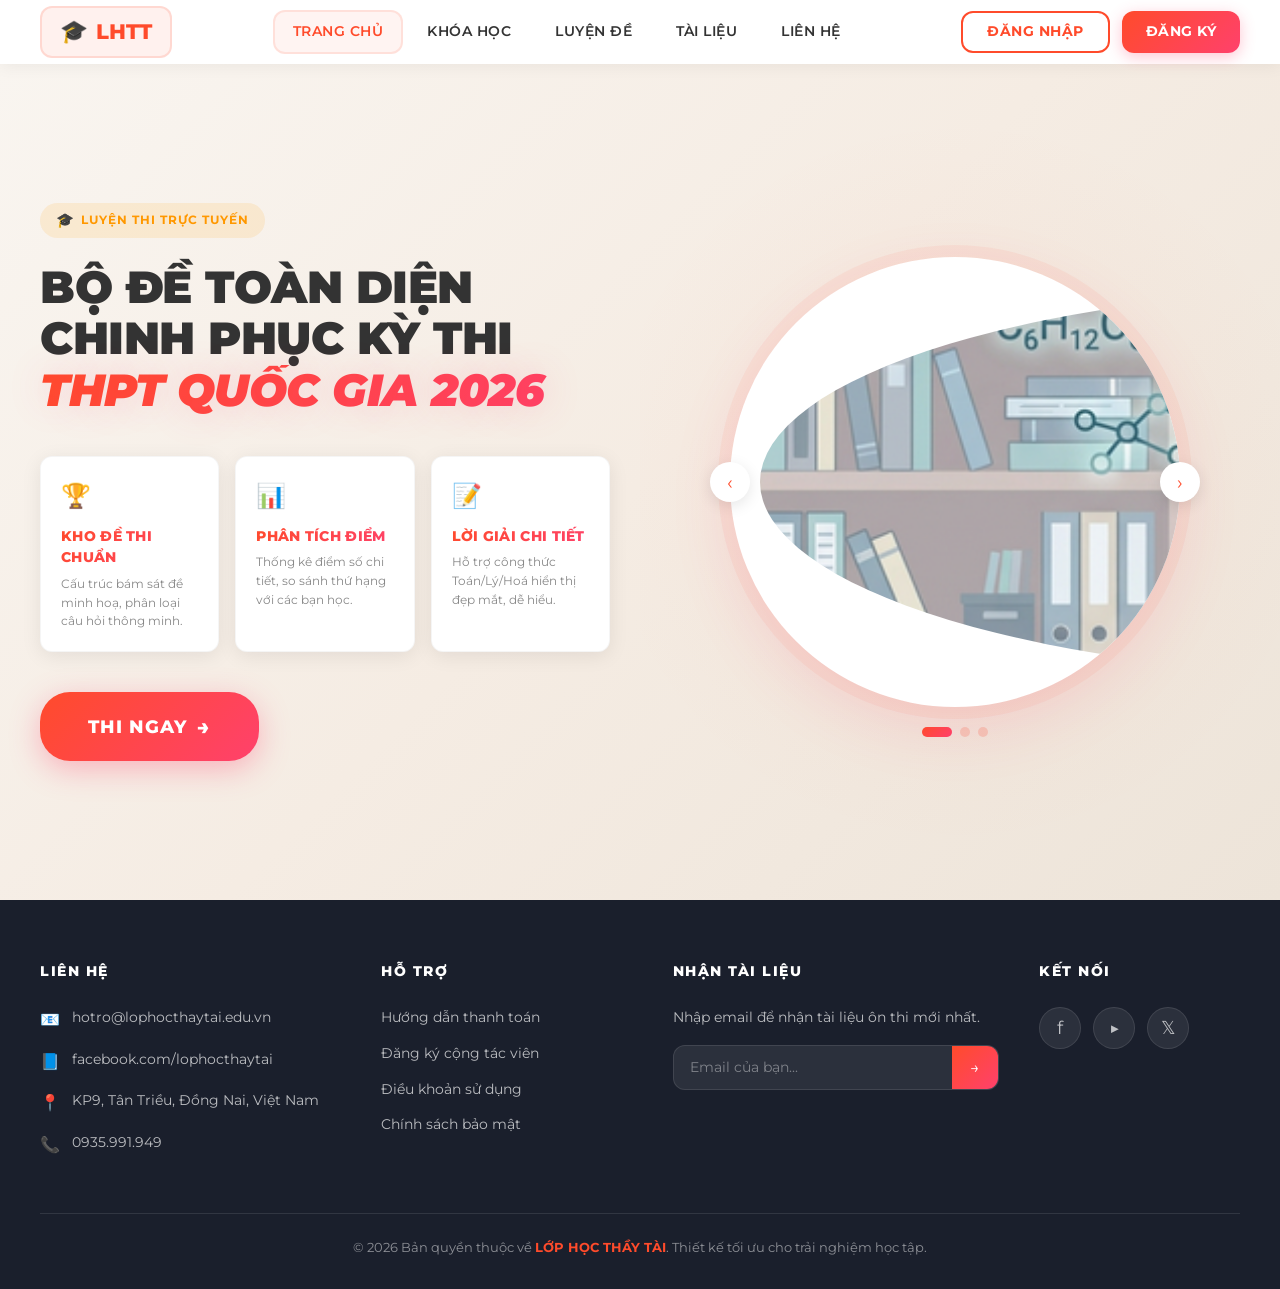
==== index.html @ c858724d "Initial commit: Toan Thay Bao website" ====
<!DOCTYPE html>
<html lang="vi">
<head>
  <meta charset="UTF-8">
  <meta name="viewport" content="width=device-width, initial-scale=1.0">
  <meta name="description" content="Luyện thi trực tuyến THPT Quốc Gia 2026 - Bộ đề toàn diện, phân tích điểm chi tiết, lời giải chi tiết.">
  <title>Lớp Học Thầy Tài - Luyện Thi THPT Quốc Gia 2026</title>
  <link rel="stylesheet" href="css/style.css">
</head>
<body>

  <!-- HEADER -->
  <header class="header" id="header">
    <a href="index.html" class="logo">
      <span class="logo-icon">🎓</span>
      LHTT
    </a>
    
    <nav class="nav" id="nav">
      <a href="index.html" class="active">Trang Chủ</a>
      <a href="#">Khóa Học</a>
      <a href="luyen-de.html">Luyện Đề</a>
      <a href="#">Tài Liệu</a>
      <a href="#">Liên Hệ</a>
    </nav>
    
    <div class="auth-buttons">
      <a href="dang-nhap.html" class="btn-login">Đăng Nhập</a>
      <a href="dang-ky.html" class="btn-register">Đăng Ký</a>
    </div>
    
    <button class="menu-toggle" id="menuToggle" aria-label="Menu">
      <span></span>
      <span></span>
      <span></span>
    </button>
  </header>

  <!-- HERO SECTION -->
  <section class="hero" id="hero">
    <div class="hero-content">
      <div class="hero-left">
        <div class="hero-badge">Luyện Thi Trực Tuyến</div>
        
        <h1 class="hero-title">
          BỘ ĐỀ TOÀN DIỆN<br>
          CHINH PHỤC KỲ THI<br>
          <span class="highlight">THPT QUỐC GIA 2026</span>
        </h1>
        
        <div class="feature-cards">
          <div class="feature-card">
            <span class="feature-card-icon">🏆</span>
            <h3>Kho Đề Thi Chuẩn</h3>
            <p>Cấu trúc bám sát đề minh hoạ, phân loại câu hỏi thông minh.</p>
          </div>
          <div class="feature-card">
            <span class="feature-card-icon">📊</span>
            <h3>Phân Tích Điểm</h3>
            <p>Thống kê điểm số chi tiết, so sánh thứ hạng với các bạn học.</p>
          </div>
          <div class="feature-card">
            <span class="feature-card-icon">📝</span>
            <h3>Lời Giải Chi Tiết</h3>
            <p>Hỗ trợ công thức Toán/Lý/Hoá hiển thị đẹp mắt, dễ hiểu.</p>
          </div>
        </div>
        
        <a href="luyen-de.html" class="btn-cta">
          THI NGAY <span class="arrow">→</span>
        </a>
      </div>
      
      <div class="hero-right">
        <div class="slider-container">
          <div class="slider-circle">
            <div class="slider-track" id="sliderTrack">
              <div class="slide">
                <img src="images/student-confused.png" alt="Học sinh">
              </div>
              <div class="slide">
                <img src="images/rocket-success.png" alt="Thành công">
              </div>
              <div class="slide">
                <img src="images/teacher-explaining.png" alt="Giáo viên giảng bài">
              </div>
            </div>
          </div>
          <button class="slider-nav slider-prev" id="sliderPrev">‹</button>
          <button class="slider-nav slider-next" id="sliderNext">›</button>
          <div class="slider-dots" id="sliderDots">
            <div class="slider-dot active" data-slide="0"></div>
            <div class="slider-dot" data-slide="1"></div>
            <div class="slider-dot" data-slide="2"></div>
          </div>
        </div>
      </div>
    </div>
  </section>

  <!-- FOOTER -->
  <footer class="footer">
    <div class="footer-content">
      <div class="footer-column">
        <h3 class="footer-title">Liên Hệ</h3>
        <div class="footer-contact-item">
          <span class="footer-contact-icon">📧</span>
          <span>hotro@lophocthaytai.edu.vn</span>
        </div>
        <div class="footer-contact-item">
          <span class="footer-contact-icon">📘</span>
          <a href="#">facebook.com/lophocthaytai</a>
        </div>
        <div class="footer-contact-item">
          <span class="footer-contact-icon">📍</span>
          <span>KP9, Tân Triều, Đồng Nai, Việt Nam</span>
        </div>
        <div class="footer-contact-item">
          <span class="footer-contact-icon">📞</span>
          <span>0935.991.949</span>
        </div>
      </div>
      
      <div class="footer-column">
        <h3 class="footer-title">Hỗ Trợ</h3>
        <div class="footer-links">
          <a href="#">Hướng dẫn thanh toán</a>
          <a href="#">Đăng ký cộng tác viên</a>
          <a href="#">Điều khoản sử dụng</a>
          <a href="#">Chính sách bảo mật</a>
        </div>
      </div>
      
      <div class="footer-column footer-subscribe">
        <h3 class="footer-title">Nhận Tài Liệu</h3>
        <p>Nhập email để nhận tài liệu ôn thi mới nhất.</p>
        <form class="subscribe-form" id="subscribeForm">
          <input type="email" placeholder="Email của bạn..." required>
          <button type="submit">→</button>
        </form>
      </div>
      
      <div class="footer-column">
        <h3 class="footer-title">Kết Nối</h3>
        <div class="social-links">
          <a href="#" class="social-link" aria-label="Facebook">f</a>
          <a href="#" class="social-link" aria-label="YouTube">▶</a>
          <a href="#" class="social-link" aria-label="Twitter">𝕏</a>
        </div>
      </div>
    </div>
    
    <div class="footer-bottom">
      © 2026 Bản quyền thuộc về <strong>LỚP HỌC THẦY TÀI</strong>. Thiết kế tối ưu cho trải nghiệm học tập.
    </div>
  </footer>

  <script src="js/main.js"></script>
</body>
</html>
---- css/style.css ----
/* ===========================
   DESIGN TOKENS & RESET
   =========================== */
@import url('https://fonts.googleapis.com/css2?family=Montserrat:wght@400;500;600;700;800;900&display=swap');

*, *::before, *::after {
  margin: 0;
  padding: 0;
  box-sizing: border-box;
}

:root {
  --primary-start: #ff4b2b;
  --primary-end: #ff416c;
  --primary-gradient: linear-gradient(135deg, var(--primary-start), var(--primary-end));
  --bg-main: #f9f5f0;
  --bg-hero: linear-gradient(135deg, #f9f5f0 0%, #f5ece3 50%, #ede4d9 100%);
  --footer-bg: #1a1f2c;
  --accent: #ff9800;
  --text-dark: #333;
  --text-light: #fff;
  --text-muted: #888;
  --card-shadow: 0 4px 20px rgba(0,0,0,0.08);
  --card-shadow-hover: 0 8px 32px rgba(0,0,0,0.14);
  --transition: all 0.3s ease;
  --radius: 12px;
  --radius-lg: 20px;
  --radius-xl: 30px;
}

html {
  scroll-behavior: smooth;
}

body {
  font-family: 'Montserrat', sans-serif;
  color: var(--text-dark);
  background: var(--bg-main);
  line-height: 1.6;
  overflow-x: hidden;
}

a {
  text-decoration: none;
  color: inherit;
}

ul, ol {
  list-style: none;
}

img {
  max-width: 100%;
  display: block;
}

button {
  font-family: inherit;
  cursor: pointer;
  border: none;
  outline: none;
}

input {
  font-family: inherit;
  outline: none;
  border: none;
}

/* ===========================
   HEADER / NAVBAR
   =========================== */
.header {
  position: fixed;
  top: 0;
  left: 0;
  right: 0;
  z-index: 1000;
  background: #fff;
  box-shadow: 0 2px 16px rgba(0,0,0,0.06);
  padding: 0 40px;
  height: 64px;
  display: flex;
  align-items: center;
  justify-content: space-between;
}

.logo {
  display: flex;
  align-items: center;
  gap: 8px;
  font-weight: 800;
  font-size: 1.3rem;
  color: var(--primary-start);
  background: rgba(255, 75, 43, 0.08);
  border: 2px solid rgba(255, 75, 43, 0.15);
  padding: 6px 18px;
  border-radius: var(--radius);
  transition: var(--transition);
}

.logo:hover {
  background: rgba(255, 75, 43, 0.14);
}

.logo-icon {
  font-size: 1.4rem;
}

.nav {
  display: flex;
  align-items: center;
  gap: 4px;
}

.nav a {
  padding: 8px 18px;
  font-weight: 600;
  font-size: 0.9rem;
  border-radius: var(--radius);
  transition: var(--transition);
  color: var(--text-dark);
  border: 2px solid transparent;
  text-transform: uppercase;
  letter-spacing: 0.5px;
}

.nav a:hover,
.nav a.active {
  background: rgba(255, 75, 43, 0.06);
  color: var(--primary-start);
  border-color: rgba(255, 75, 43, 0.12);
}

.auth-buttons {
  display: flex;
  align-items: center;
  gap: 12px;
}

.btn-login {
  padding: 8px 24px;
  border: 2px solid var(--primary-start);
  color: var(--primary-start);
  font-weight: 700;
  border-radius: var(--radius);
  transition: var(--transition);
  font-size: 0.85rem;
  background: transparent;
  text-transform: uppercase;
  letter-spacing: 0.5px;
}

.btn-login:hover {
  background: rgba(255, 75, 43, 0.08);
  transform: translateY(-1px);
}

.btn-register {
  padding: 10px 24px;
  background: var(--primary-gradient);
  color: var(--text-light);
  font-weight: 700;
  border-radius: var(--radius);
  transition: var(--transition);
  font-size: 0.85rem;
  text-transform: uppercase;
  letter-spacing: 0.5px;
  box-shadow: 0 4px 15px rgba(255, 65, 108, 0.3);
}

.btn-register:hover {
  transform: translateY(-2px);
  box-shadow: 0 6px 20px rgba(255, 65, 108, 0.4);
}

/* Mobile menu */
.menu-toggle {
  display: none;
  flex-direction: column;
  gap: 5px;
  cursor: pointer;
  padding: 8px;
  background: none;
}

.menu-toggle span {
  width: 24px;
  height: 2.5px;
  background: var(--text-dark);
  border-radius: 2px;
  transition: var(--transition);
}

/* ===========================
   HERO SECTION
   =========================== */
.hero {
  margin-top: 64px;
  min-height: calc(100vh - 64px);
  background: var(--bg-hero);
  display: flex;
  align-items: center;
  padding: 60px 40px;
  position: relative;
  overflow: hidden;
}

.hero::before {
  content: '';
  position: absolute;
  top: 0;
  right: 0;
  width: 50%;
  height: 100%;
  background: radial-gradient(circle at center, rgba(255, 75, 43, 0.05), transparent 70%);
  pointer-events: none;
}

.hero-content {
  display: flex;
  align-items: center;
  max-width: 1300px;
  margin: 0 auto;
  width: 100%;
  gap: 60px;
}

.hero-left {
  flex: 1;
  z-index: 2;
}

.hero-badge {
  display: inline-flex;
  align-items: center;
  gap: 6px;
  background: rgba(255, 152, 0, 0.12);
  color: var(--accent);
  font-weight: 700;
  font-size: 0.75rem;
  padding: 6px 16px;
  border-radius: var(--radius-xl);
  margin-bottom: 24px;
  letter-spacing: 1px;
  text-transform: uppercase;
}

.hero-badge::before {
  content: '🎓';
  font-size: 0.9rem;
}

.hero-title {
  font-size: 2.8rem;
  font-weight: 900;
  line-height: 1.15;
  margin-bottom: 40px;
  color: var(--text-dark);
  letter-spacing: -0.5px;
}

.hero-title .highlight {
  background: var(--primary-gradient);
  -webkit-background-clip: text;
  -webkit-text-fill-color: transparent;
  background-clip: text;
  text-shadow: 0 0 40px rgba(255, 65, 108, 0.2);
  display: block;
  font-style: italic;
}

.feature-cards {
  display: flex;
  gap: 16px;
  margin-bottom: 40px;
}

.feature-card {
  background: #fff;
  padding: 20px;
  border-radius: var(--radius);
  box-shadow: var(--card-shadow);
  flex: 1;
  transition: var(--transition);
  border: 1px solid rgba(0,0,0,0.04);
}

.feature-card:hover {
  transform: translateY(-4px);
  box-shadow: var(--card-shadow-hover);
}

.feature-card-icon {
  font-size: 1.5rem;
  margin-bottom: 10px;
  display: block;
}

.feature-card h3 {
  font-size: 0.85rem;
  font-weight: 800;
  margin-bottom: 6px;
  background: var(--primary-gradient);
  -webkit-background-clip: text;
  -webkit-text-fill-color: transparent;
  background-clip: text;
  text-transform: uppercase;
  letter-spacing: 0.3px;
}

.feature-card p {
  font-size: 0.78rem;
  color: var(--text-muted);
  line-height: 1.5;
}

.btn-cta {
  display: inline-flex;
  align-items: center;
  gap: 10px;
  padding: 18px 48px;
  background: var(--primary-gradient);
  color: var(--text-light);
  font-weight: 800;
  font-size: 1.1rem;
  border-radius: var(--radius-xl);
  box-shadow: 0 8px 30px rgba(255, 65, 108, 0.35);
  transition: var(--transition);
  text-transform: uppercase;
  letter-spacing: 1px;
}

.btn-cta:hover {
  transform: translateY(-3px) scale(1.02);
  box-shadow: 0 12px 40px rgba(255, 65, 108, 0.5);
}

.btn-cta .arrow {
  font-size: 1.3rem;
  transition: transform 0.3s ease;
}

.btn-cta:hover .arrow {
  transform: translateX(4px);
}

/* Hero Right - Slider */
.hero-right {
  flex: 1;
  display: flex;
  justify-content: center;
  align-items: center;
  position: relative;
  z-index: 2;
}

.slider-container {
  width: 450px;
  height: 450px;
  position: relative;
}

.slider-circle {
  width: 100%;
  height: 100%;
  border-radius: 50%;
  overflow: hidden;
  background: #fff;
  box-shadow: 0 20px 60px rgba(255, 65, 108, 0.15), 0 0 0 12px rgba(255, 75, 43, 0.06);
  position: relative;
}

.slider-track {
  display: flex;
  width: 300%;
  height: 100%;
  transition: transform 0.6s cubic-bezier(0.4, 0, 0.2, 1);
}

.slide {
  width: 100%;
  height: 100%;
  flex-shrink: 0;
  display: flex;
  align-items: center;
  justify-content: center;
  padding: 30px;
}

.slide img {
  width: 100%;
  height: 100%;
  object-fit: cover;
  border-radius: 50%;
}

.slider-nav {
  position: absolute;
  top: 50%;
  transform: translateY(-50%);
  width: 40px;
  height: 40px;
  border-radius: 50%;
  background: #fff;
  box-shadow: 0 4px 15px rgba(0,0,0,0.1);
  display: flex;
  align-items: center;
  justify-content: center;
  font-size: 1.2rem;
  color: var(--primary-start);
  transition: var(--transition);
  z-index: 5;
}

.slider-nav:hover {
  background: var(--primary-gradient);
  color: #fff;
  transform: translateY(-50%) scale(1.1);
}

.slider-prev {
  left: -20px;
}

.slider-next {
  right: -20px;
}

.slider-dots {
  display: flex;
  justify-content: center;
  gap: 8px;
  margin-top: 20px;
}

.slider-dot {
  width: 10px;
  height: 10px;
  border-radius: 50%;
  background: rgba(255, 75, 43, 0.2);
  cursor: pointer;
  transition: var(--transition);
}

.slider-dot.active {
  width: 30px;
  border-radius: 5px;
  background: var(--primary-gradient);
}

/* ===========================
   FOOTER
   =========================== */
.footer {
  background: var(--footer-bg);
  color: var(--text-light);
  padding: 60px 40px 30px;
}

.footer-content {
  max-width: 1300px;
  margin: 0 auto;
  display: grid;
  grid-template-columns: 1.2fr 1fr 1.3fr 0.8fr;
  gap: 40px;
  padding-bottom: 40px;
  border-bottom: 1px solid rgba(255,255,255,0.1);
}

.footer-title {
  font-size: 0.9rem;
  font-weight: 800;
  text-transform: uppercase;
  letter-spacing: 1.5px;
  margin-bottom: 24px;
  color: #fff;
}

.footer-contact-item {
  display: flex;
  align-items: flex-start;
  gap: 12px;
  margin-bottom: 16px;
  font-size: 0.85rem;
  color: rgba(255,255,255,0.7);
  transition: var(--transition);
}

.footer-contact-item:hover {
  color: #fff;
}

.footer-contact-icon {
  color: var(--primary-start);
  font-size: 1rem;
  min-width: 20px;
  text-align: center;
}

.footer-links a {
  display: block;
  font-size: 0.85rem;
  color: rgba(255,255,255,0.7);
  margin-bottom: 14px;
  transition: var(--transition);
}

.footer-links a:hover {
  color: #fff;
  padding-left: 6px;
}

.footer-subscribe p {
  font-size: 0.85rem;
  color: rgba(255,255,255,0.7);
  margin-bottom: 16px;
  line-height: 1.6;
}

.subscribe-form {
  display: flex;
  background: rgba(255,255,255,0.08);
  border-radius: var(--radius);
  overflow: hidden;
  border: 1px solid rgba(255,255,255,0.1);
}

.subscribe-form input {
  flex: 1;
  padding: 12px 16px;
  background: transparent;
  color: #fff;
  font-size: 0.85rem;
}

.subscribe-form input::placeholder {
  color: rgba(255,255,255,0.4);
}

.subscribe-form button {
  padding: 12px 18px;
  background: var(--primary-gradient);
  color: #fff;
  font-size: 1rem;
  transition: var(--transition);
}

.subscribe-form button:hover {
  opacity: 0.9;
}

.social-links {
  display: flex;
  gap: 12px;
}

.social-link {
  width: 42px;
  height: 42px;
  border-radius: 50%;
  background: rgba(255,255,255,0.08);
  display: flex;
  align-items: center;
  justify-content: center;
  font-size: 1.1rem;
  color: rgba(255,255,255,0.7);
  transition: var(--transition);
  border: 1px solid rgba(255,255,255,0.1);
}

.social-link:hover {
  background: var(--primary-gradient);
  color: #fff;
  transform: translateY(-3px);
  border-color: transparent;
}

.footer-bottom {
  max-width: 1300px;
  margin: 0 auto;
  text-align: center;
  padding-top: 24px;
  font-size: 0.8rem;
  color: rgba(255,255,255,0.5);
}

.footer-bottom strong {
  color: var(--primary-start);
  font-weight: 700;
}

/* ===========================
   PRACTICE TESTS PAGE (LUYỆN ĐỀ)
   =========================== */
.page-content {
  margin-top: 64px;
  min-height: calc(100vh - 64px);
  display: flex;
}

.sidebar {
  width: 280px;
  background: #fff;
  padding: 24px;
  border-right: 1px solid rgba(0,0,0,0.06);
  min-height: calc(100vh - 64px);
  position: sticky;
  top: 64px;
}

.sidebar-link {
  display: flex;
  align-items: center;
  gap: 10px;
  padding: 12px 16px;
  border-radius: var(--radius);
  font-weight: 600;
  font-size: 0.9rem;
  margin-bottom: 8px;
  transition: var(--transition);
  color: var(--text-dark);
}

.sidebar-link:hover,
.sidebar-link.active {
  background: rgba(255, 75, 43, 0.06);
  color: var(--primary-start);
}

.sidebar-link-icon {
  font-size: 1.1rem;
}

.filter-section {
  margin-top: 24px;
  padding-top: 24px;
  border-top: 1px solid rgba(0,0,0,0.06);
}

.filter-title {
  font-size: 0.75rem;
  font-weight: 700;
  text-transform: uppercase;
  letter-spacing: 1px;
  color: var(--text-muted);
  margin-bottom: 12px;
}

.filter-select {
  width: 100%;
  padding: 10px 14px;
  border: 2px solid rgba(0,0,0,0.08);
  border-radius: var(--radius);
  font-family: inherit;
  font-size: 0.85rem;
  color: var(--text-dark);
  background: #fff;
  margin-bottom: 16px;
  transition: var(--transition);
  cursor: pointer;
  -webkit-appearance: none;
  appearance: none;
  background-image: url("data:image/svg+xml,%3Csvg xmlns='http://www.w3.org/2000/svg' width='12' height='8'%3E%3Cpath d='M1 1l5 5 5-5' stroke='%23888' stroke-width='1.5' fill='none'/%3E%3C/svg%3E");
  background-repeat: no-repeat;
  background-position: right 14px center;
}

.filter-select:focus {
  border-color: var(--primary-start);
  box-shadow: 0 0 0 3px rgba(255, 75, 43, 0.1);
}

.btn-filter {
  width: 100%;
  padding: 12px;
  background: var(--primary-gradient);
  color: #fff;
  font-weight: 700;
  font-size: 0.85rem;
  border-radius: var(--radius);
  transition: var(--transition);
  text-transform: uppercase;
  letter-spacing: 0.5px;
}

.btn-filter:hover {
  box-shadow: 0 4px 15px rgba(255, 65, 108, 0.3);
  transform: translateY(-1px);
}

/* Main Content */
.main-content {
  flex: 1;
  padding: 32px;
  background: var(--bg-main);
}

.content-header {
  margin-bottom: 28px;
}

.filter-tabs {
  display: flex;
  gap: 8px;
  margin-bottom: 20px;
  flex-wrap: wrap;
}

.filter-tab {
  padding: 8px 20px;
  border-radius: var(--radius-xl);
  font-weight: 600;
  font-size: 0.85rem;
  background: #fff;
  color: var(--text-dark);
  border: 2px solid rgba(0,0,0,0.06);
  transition: var(--transition);
  cursor: pointer;
}

.filter-tab:hover,
.filter-tab.active {
  background: var(--primary-gradient);
  color: #fff;
  border-color: transparent;
}

.search-bar {
  position: relative;
  max-width: 400px;
}

.search-bar input {
  width: 100%;
  padding: 12px 16px 12px 44px;
  border: 2px solid rgba(0,0,0,0.08);
  border-radius: var(--radius);
  font-size: 0.9rem;
  background: #fff;
  transition: var(--transition);
}

.search-bar input:focus {
  border-color: var(--primary-start);
  box-shadow: 0 0 0 3px rgba(255, 75, 43, 0.1);
}

.search-bar-icon {
  position: absolute;
  left: 14px;
  top: 50%;
  transform: translateY(-50%);
  font-size: 1.1rem;
  color: var(--text-muted);
}

/* Exam Cards Grid */
.exam-grid {
  display: grid;
  grid-template-columns: repeat(auto-fill, minmax(300px, 1fr));
  gap: 20px;
}

.exam-card {
  background: #fff;
  border-radius: var(--radius-lg);
  padding: 24px;
  box-shadow: var(--card-shadow);
  transition: var(--transition);
  border: 1px solid rgba(0,0,0,0.04);
  position: relative;
  overflow: hidden;
}

.exam-card::before {
  content: '';
  position: absolute;
  top: 0;
  left: 0;
  right: 0;
  height: 4px;
  background: var(--primary-gradient);
  opacity: 0;
  transition: var(--transition);
}

.exam-card:hover {
  transform: translateY(-4px);
  box-shadow: var(--card-shadow-hover);
}

.exam-card:hover::before {
  opacity: 1;
}

.exam-card-header {
  display: flex;
  align-items: center;
  gap: 14px;
  margin-bottom: 16px;
}

.exam-card-icon {
  width: 48px;
  height: 48px;
  border-radius: var(--radius);
  background: rgba(255, 75, 43, 0.08);
  display: flex;
  align-items: center;
  justify-content: center;
  font-size: 1.5rem;
}

.exam-card-title {
  font-weight: 700;
  font-size: 0.95rem;
}

.exam-badges {
  display: flex;
  gap: 8px;
  margin-bottom: 16px;
}

.badge {
  font-size: 0.7rem;
  font-weight: 700;
  padding: 4px 10px;
  border-radius: 6px;
  text-transform: uppercase;
  letter-spacing: 0.5px;
}

.badge-exam {
  background: rgba(255, 75, 43, 0.1);
  color: var(--primary-start);
}

.badge-free {
  background: rgba(76, 175, 80, 0.1);
  color: #4caf50;
}

.badge-pro {
  background: rgba(255, 152, 0, 0.1);
  color: var(--accent);
}

.exam-card-info {
  display: flex;
  justify-content: space-between;
  align-items: center;
  margin-bottom: 16px;
  font-size: 0.82rem;
  color: var(--text-muted);
}

.exam-status {
  font-weight: 600;
  display: flex;
  align-items: center;
  gap: 6px;
}

.status-dot {
  width: 8px;
  height: 8px;
  border-radius: 50%;
}

.status-dot.active {
  background: #4caf50;
  animation: pulse 2s infinite;
}

.status-dot.ended {
  background: #999;
}

@keyframes pulse {
  0%, 100% { opacity: 1; }
  50% { opacity: 0.5; }
}

.btn-start {
  width: 100%;
  padding: 12px;
  background: var(--primary-gradient);
  color: #fff;
  font-weight: 700;
  font-size: 0.85rem;
  border-radius: var(--radius);
  transition: var(--transition);
  text-transform: uppercase;
  letter-spacing: 0.5px;
}

.btn-start:hover {
  box-shadow: 0 4px 15px rgba(255, 65, 108, 0.3);
  transform: translateY(-1px);
}

.btn-start.disabled {
  background: #e0e0e0;
  color: #999;
  cursor: not-allowed;
  box-shadow: none;
}

.btn-start.disabled:hover {
  transform: none;
}

/* ===========================
   AUTH PAGES (LOGIN & REGISTER)
   =========================== */
.auth-page {
  margin-top: 64px;
  min-height: calc(100vh - 64px);
  display: flex;
  align-items: center;
  justify-content: center;
  background: var(--bg-main);
  padding: 40px 20px;
  position: relative;
}

.auth-page::before {
  content: '';
  position: absolute;
  width: 400px;
  height: 400px;
  border-radius: 50%;
  background: radial-gradient(circle, rgba(255, 75, 43, 0.06), transparent);
  top: -100px;
  right: -100px;
}

.auth-page::after {
  content: '';
  position: absolute;
  width: 300px;
  height: 300px;
  border-radius: 50%;
  background: radial-gradient(circle, rgba(255, 152, 0, 0.04), transparent);
  bottom: -50px;
  left: -50px;
}

.auth-card {
  display: flex;
  background: #fff;
  border-radius: var(--radius-lg);
  box-shadow: 0 20px 60px rgba(0,0,0,0.1);
  overflow: hidden;
  max-width: 900px;
  width: 100%;
  min-height: 520px;
  position: relative;
  z-index: 1;
}

.auth-illustration {
  flex: 1;
  background: var(--bg-main);
  display: flex;
  flex-direction: column;
  align-items: center;
  justify-content: center;
  padding: 40px;
  position: relative;
  background-image: radial-gradient(circle at 20% 80%, rgba(255, 75, 43, 0.05) 0%, transparent 50%);
}

.auth-illustration img {
  width: 80%;
  max-width: 280px;
  margin-bottom: 24px;
}

.auth-illustration h2 {
  font-size: 1.4rem;
  font-weight: 800;
  text-align: center;
  background: var(--primary-gradient);
  -webkit-background-clip: text;
  -webkit-text-fill-color: transparent;
  background-clip: text;
}

.auth-form-container {
  flex: 1;
  padding: 50px 40px;
  display: flex;
  flex-direction: column;
  justify-content: center;
}

.auth-form-title {
  font-size: 1.6rem;
  font-weight: 800;
  margin-bottom: 8px;
  color: var(--text-dark);
}

.auth-form-subtitle {
  font-size: 0.9rem;
  color: var(--text-muted);
  margin-bottom: 32px;
}

.form-group {
  margin-bottom: 20px;
  position: relative;
}

.form-group label {
  font-size: 0.8rem;
  font-weight: 600;
  color: var(--text-muted);
  text-transform: uppercase;
  letter-spacing: 0.5px;
  margin-bottom: 8px;
  display: block;
}

.form-input-wrapper {
  position: relative;
}

.form-input-wrapper .input-icon {
  position: absolute;
  left: 14px;
  top: 50%;
  transform: translateY(-50%);
  font-size: 1.1rem;
  color: var(--text-muted);
  transition: var(--transition);
}

.form-input {
  width: 100%;
  padding: 12px 14px 12px 44px;
  border: 2px solid rgba(0,0,0,0.08);
  border-radius: var(--radius);
  font-size: 0.9rem;
  transition: var(--transition);
  background: rgba(249, 245, 240, 0.5);
}

.form-input:focus {
  border-color: var(--primary-start);
  box-shadow: 0 0 0 3px rgba(255, 75, 43, 0.1);
  background: #fff;
}

.form-input:focus + .input-icon,
.form-input:focus ~ .input-icon {
  color: var(--primary-start);
}

.toggle-password {
  position: absolute;
  right: 14px;
  top: 50%;
  transform: translateY(-50%);
  background: none;
  font-size: 1.1rem;
  color: var(--text-muted);
  cursor: pointer;
  transition: var(--transition);
}

.toggle-password:hover {
  color: var(--primary-start);
}

.form-options {
  display: flex;
  align-items: center;
  gap: 8px;
  margin-bottom: 24px;
}

.form-options input[type="checkbox"] {
  width: 16px;
  height: 16px;
  accent-color: var(--primary-start);
}

.form-options label {
  font-size: 0.85rem;
  color: var(--text-muted);
}

.btn-submit {
  width: 100%;
  padding: 14px;
  background: var(--primary-gradient);
  color: #fff;
  font-weight: 700;
  font-size: 0.95rem;
  border-radius: var(--radius);
  transition: var(--transition);
  text-transform: uppercase;
  letter-spacing: 1px;
  box-shadow: 0 6px 20px rgba(255, 65, 108, 0.3);
}

.btn-submit:hover {
  transform: translateY(-2px);
  box-shadow: 0 8px 25px rgba(255, 65, 108, 0.4);
}

.auth-switch {
  text-align: center;
  margin-top: 24px;
  font-size: 0.85rem;
  color: var(--text-muted);
}

.auth-switch a {
  color: var(--primary-start);
  font-weight: 700;
  transition: var(--transition);
}

.auth-switch a:hover {
  text-decoration: underline;
}

/* ===========================
   RESPONSIVE
   =========================== */
@media (max-width: 1024px) {
  .hero-content {
    flex-direction: column;
    text-align: center;
  }
  
  .hero-title {
    font-size: 2.2rem;
  }
  
  .feature-cards {
    justify-content: center;
  }
  
  .btn-cta {
    margin: 0 auto;
  }
  
  .slider-container {
    width: 350px;
    height: 350px;
  }
  
  .footer-content {
    grid-template-columns: 1fr 1fr;
    gap: 30px;
  }
}

@media (max-width: 768px) {
  .header {
    padding: 0 20px;
  }
  
  .nav {
    display: none;
    position: absolute;
    top: 64px;
    left: 0;
    right: 0;
    background: #fff;
    flex-direction: column;
    padding: 16px;
    box-shadow: 0 8px 20px rgba(0,0,0,0.1);
    z-index: 999;
  }
  
  .nav.open {
    display: flex;
  }
  
  .menu-toggle {
    display: flex;
  }
  
  .hero {
    padding: 40px 20px;
  }
  
  .hero-title {
    font-size: 1.8rem;
  }
  
  .feature-cards {
    flex-direction: column;
    max-width: 300px;
    margin: 0 auto 30px;
  }
  
  .slider-container {
    width: 280px;
    height: 280px;
  }
  
  /* Sidebar */
  .page-content {
    flex-direction: column;
  }
  
  .sidebar {
    width: 100%;
    min-height: auto;
    position: relative;
    top: auto;
    border-right: none;
    border-bottom: 1px solid rgba(0,0,0,0.06);
    padding: 16px;
  }
  
  .main-content {
    padding: 20px;
  }
  
  .exam-grid {
    grid-template-columns: 1fr;
  }
  
  /* Auth */
  .auth-card {
    flex-direction: column;
    max-width: 500px;
  }
  
  .auth-illustration {
    padding: 30px 20px;
  }
  
  .auth-form-container {
    padding: 30px 24px;
  }
  
  .footer-content {
    grid-template-columns: 1fr;
    gap: 24px;
  }
}

@media (max-width: 480px) {
  .auth-buttons {
    gap: 6px;
  }
  
  .btn-login, .btn-register {
    padding: 6px 14px;
    font-size: 0.75rem;
  }
  
  .hero-title {
    font-size: 1.5rem;
  }
  
  .slider-container {
    width: 240px;
    height: 240px;
  }
}

/* ===========================
   TOAST NOTIFICATIONS
   =========================== */
.toast-notification {
  position: fixed;
  top: 80px;
  right: 20px;
  z-index: 9999;
  display: flex;
  align-items: center;
  gap: 12px;
  padding: 16px 20px;
  border-radius: var(--radius);
  background: #fff;
  box-shadow: 0 8px 32px rgba(0,0,0,0.15);
  font-size: 0.9rem;
  font-weight: 500;
  max-width: 420px;
  transform: translateX(120%);
  opacity: 0;
  transition: all 0.3s cubic-bezier(0.4, 0, 0.2, 1);
  border-left: 4px solid #888;
}

.toast-notification.toast-show {
  transform: translateX(0);
  opacity: 1;
}

.toast-success { border-left-color: #4caf50; }
.toast-error { border-left-color: #f44336; }
.toast-info { border-left-color: #2196f3; }
.toast-warning { border-left-color: #ff9800; }

.toast-icon {
  font-size: 1.2rem;
  flex-shrink: 0;
}

.toast-message {
  flex: 1;
  line-height: 1.4;
  color: var(--text-dark);
}

.toast-close {
  background: none;
  font-size: 1rem;
  color: var(--text-muted);
  padding: 4px;
  cursor: pointer;
  flex-shrink: 0;
  transition: color 0.2s;
}

.toast-close:hover {
  color: var(--text-dark);
}

/* ===========================
   USER AUTH STATE (Header)
   =========================== */
.user-greeting {
  font-size: 0.85rem;
  color: var(--text-dark);
  font-weight: 500;
}

.user-greeting strong {
  color: var(--primary-start);
  font-weight: 700;
}

.btn-logout {
  padding: 8px 20px;
  border: 2px solid #f44336;
  color: #f44336;
  font-weight: 700;
  border-radius: var(--radius);
  transition: var(--transition);
  font-size: 0.8rem;
  background: transparent;
  text-transform: uppercase;
  letter-spacing: 0.5px;
  cursor: pointer;
}

.btn-logout:hover {
  background: #f44336;
  color: #fff;
  transform: translateY(-1px);
}

/* Button loading state */
.btn-submit:disabled {
  opacity: 0.7;
  cursor: not-allowed;
  transform: none !important;
}
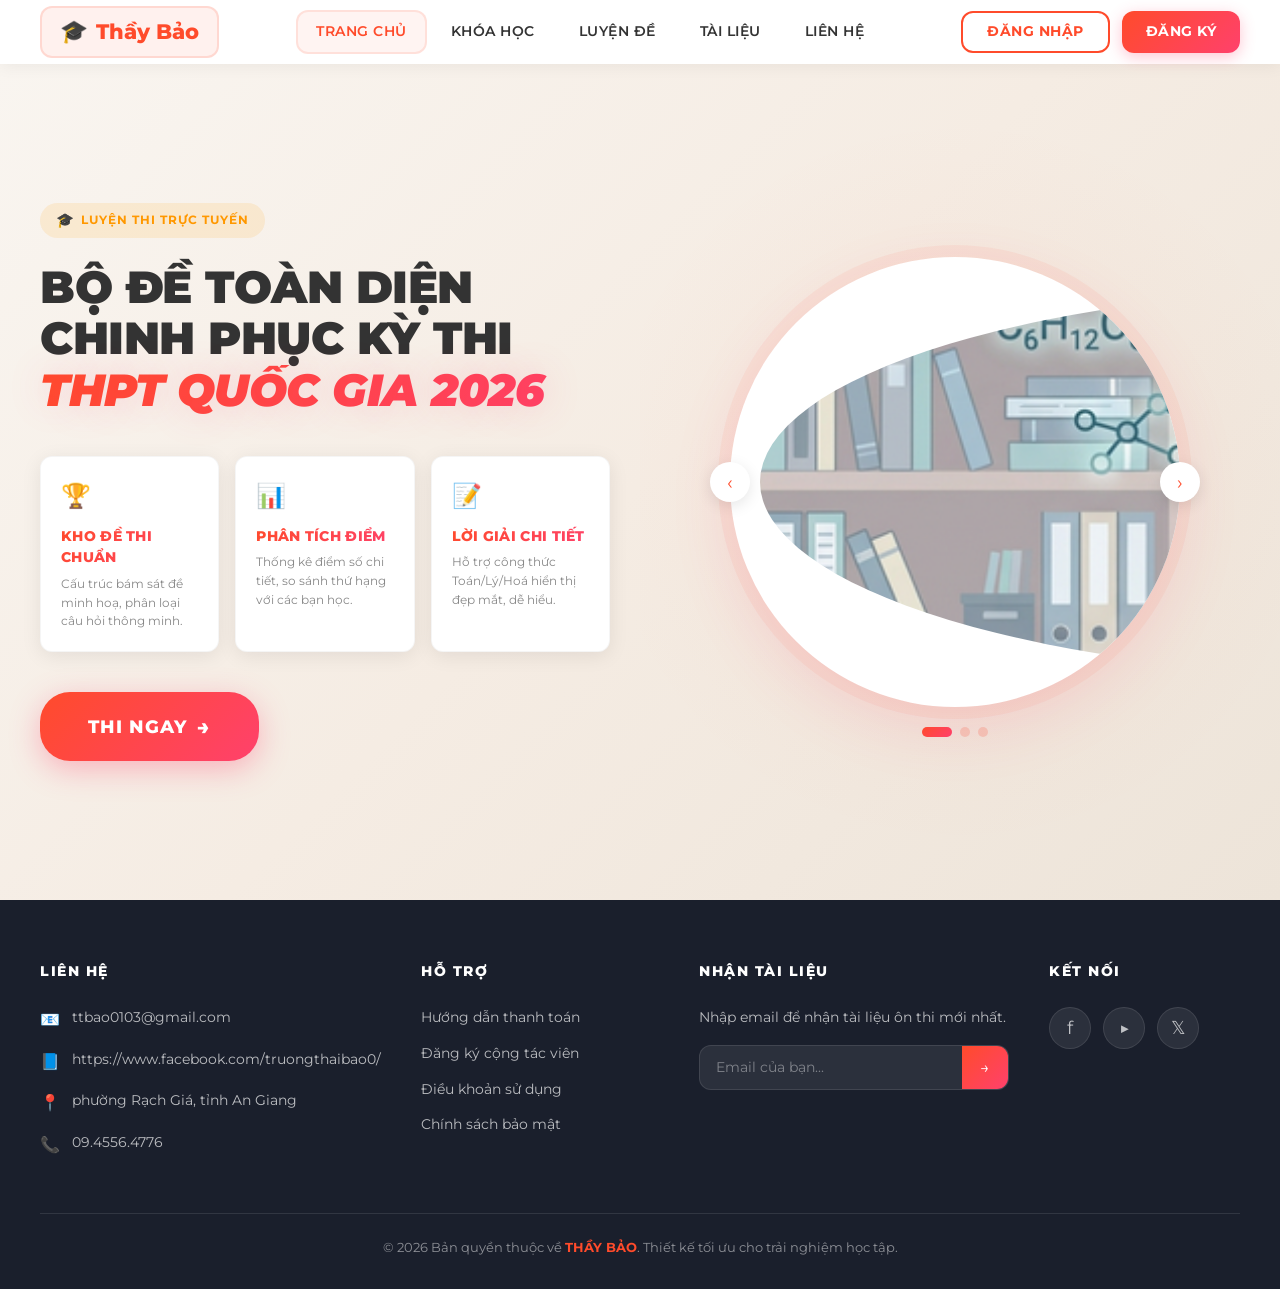
==== commit 7ed8dfb9: "fix: update branding references from 'Lớp Học Thầy Tài' to 'Thầy Bảo' across multiple HTML files" ====
--- a/index.html
+++ b/index.html
@@ -4,7 +4,7 @@
   <meta charset="UTF-8">
   <meta name="viewport" content="width=device-width, initial-scale=1.0">
   <meta name="description" content="Luyện thi trực tuyến THPT Quốc Gia 2026 - Bộ đề toàn diện, phân tích điểm chi tiết, lời giải chi tiết.">
-  <title>Lớp Học Thầy Tài - Luyện Thi THPT Quốc Gia 2026</title>
+  <title>Thầy Bảo - Luyện Thi THPT Quốc Gia 2026</title>
   <link rel="stylesheet" href="css/style.css">
 </head>
 <body>
@@ -13,7 +13,7 @@
   <header class="header" id="header">
     <a href="index.html" class="logo">
       <span class="logo-icon">🎓</span>
-      LHTT
+      Thầy Bảo
     </a>
     
     <nav class="nav" id="nav">
@@ -105,19 +105,19 @@
         <h3 class="footer-title">Liên Hệ</h3>
         <div class="footer-contact-item">
           <span class="footer-contact-icon">📧</span>
-          <span>hotro@lophocthaytai.edu.vn</span>
+          <span>ttbao0103@gmail.com</span>
         </div>
         <div class="footer-contact-item">
           <span class="footer-contact-icon">📘</span>
-          <a href="#">facebook.com/lophocthaytai</a>
+          <a href="https://www.facebook.com/truongthaibao0/" target="_blank" rel="noopener noreferrer">https://www.facebook.com/truongthaibao0/</a>
         </div>
         <div class="footer-contact-item">
           <span class="footer-contact-icon">📍</span>
-          <span>KP9, Tân Triều, Đồng Nai, Việt Nam</span>
+          <span>phường Rạch Giá, tỉnh An Giang</span>
         </div>
         <div class="footer-contact-item">
           <span class="footer-contact-icon">📞</span>
-          <span>0935.991.949</span>
+          <span>09.4556.4776</span>
         </div>
       </div>
       
@@ -143,7 +143,7 @@
       <div class="footer-column">
         <h3 class="footer-title">Kết Nối</h3>
         <div class="social-links">
-          <a href="#" class="social-link" aria-label="Facebook">f</a>
+          <a href="https://www.facebook.com/truongthaibao0/" target="_blank" rel="noopener noreferrer" class="social-link" aria-label="Facebook">f</a>
           <a href="#" class="social-link" aria-label="YouTube">▶</a>
           <a href="#" class="social-link" aria-label="Twitter">𝕏</a>
         </div>
@@ -151,7 +151,7 @@
     </div>
     
     <div class="footer-bottom">
-      © 2026 Bản quyền thuộc về <strong>LỚP HỌC THẦY TÀI</strong>. Thiết kế tối ưu cho trải nghiệm học tập.
+      © 2026 Bản quyền thuộc về <strong>THẦY BẢO</strong>. Thiết kế tối ưu cho trải nghiệm học tập.
     </div>
   </footer>
 
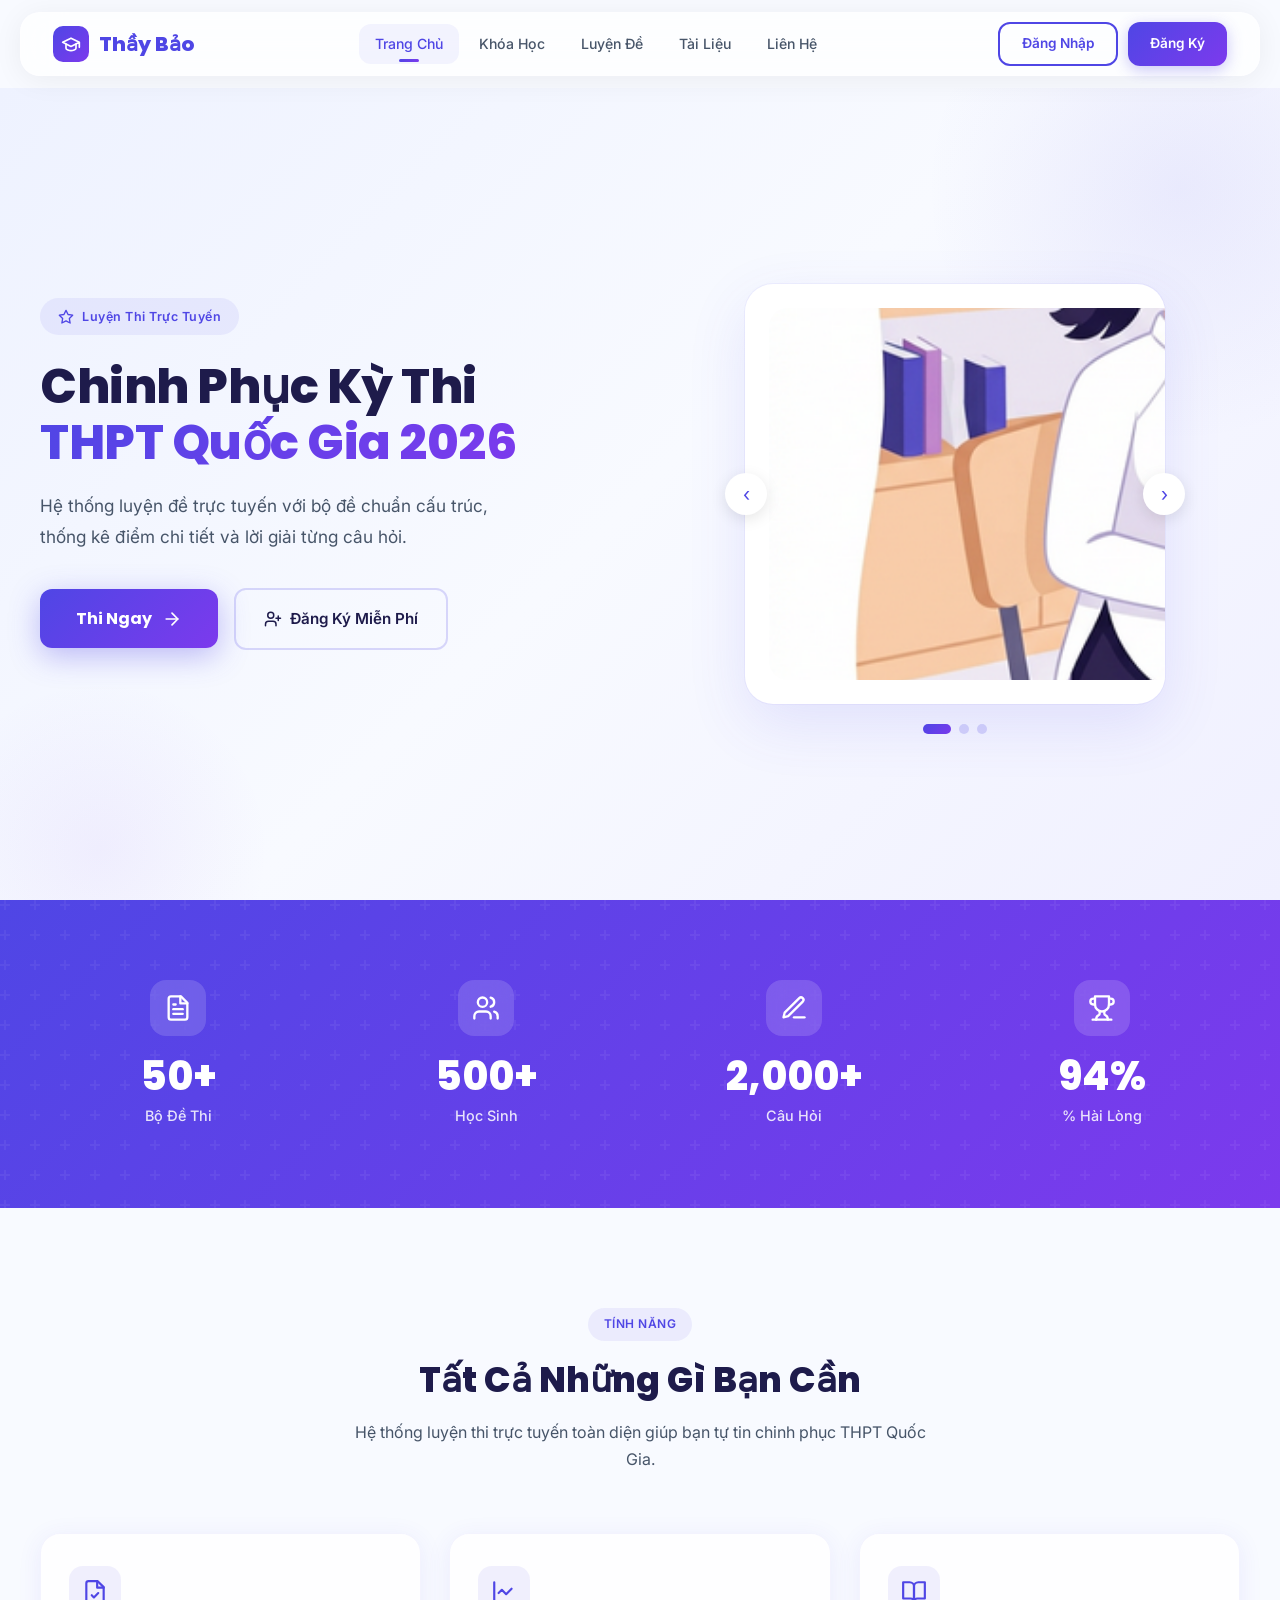
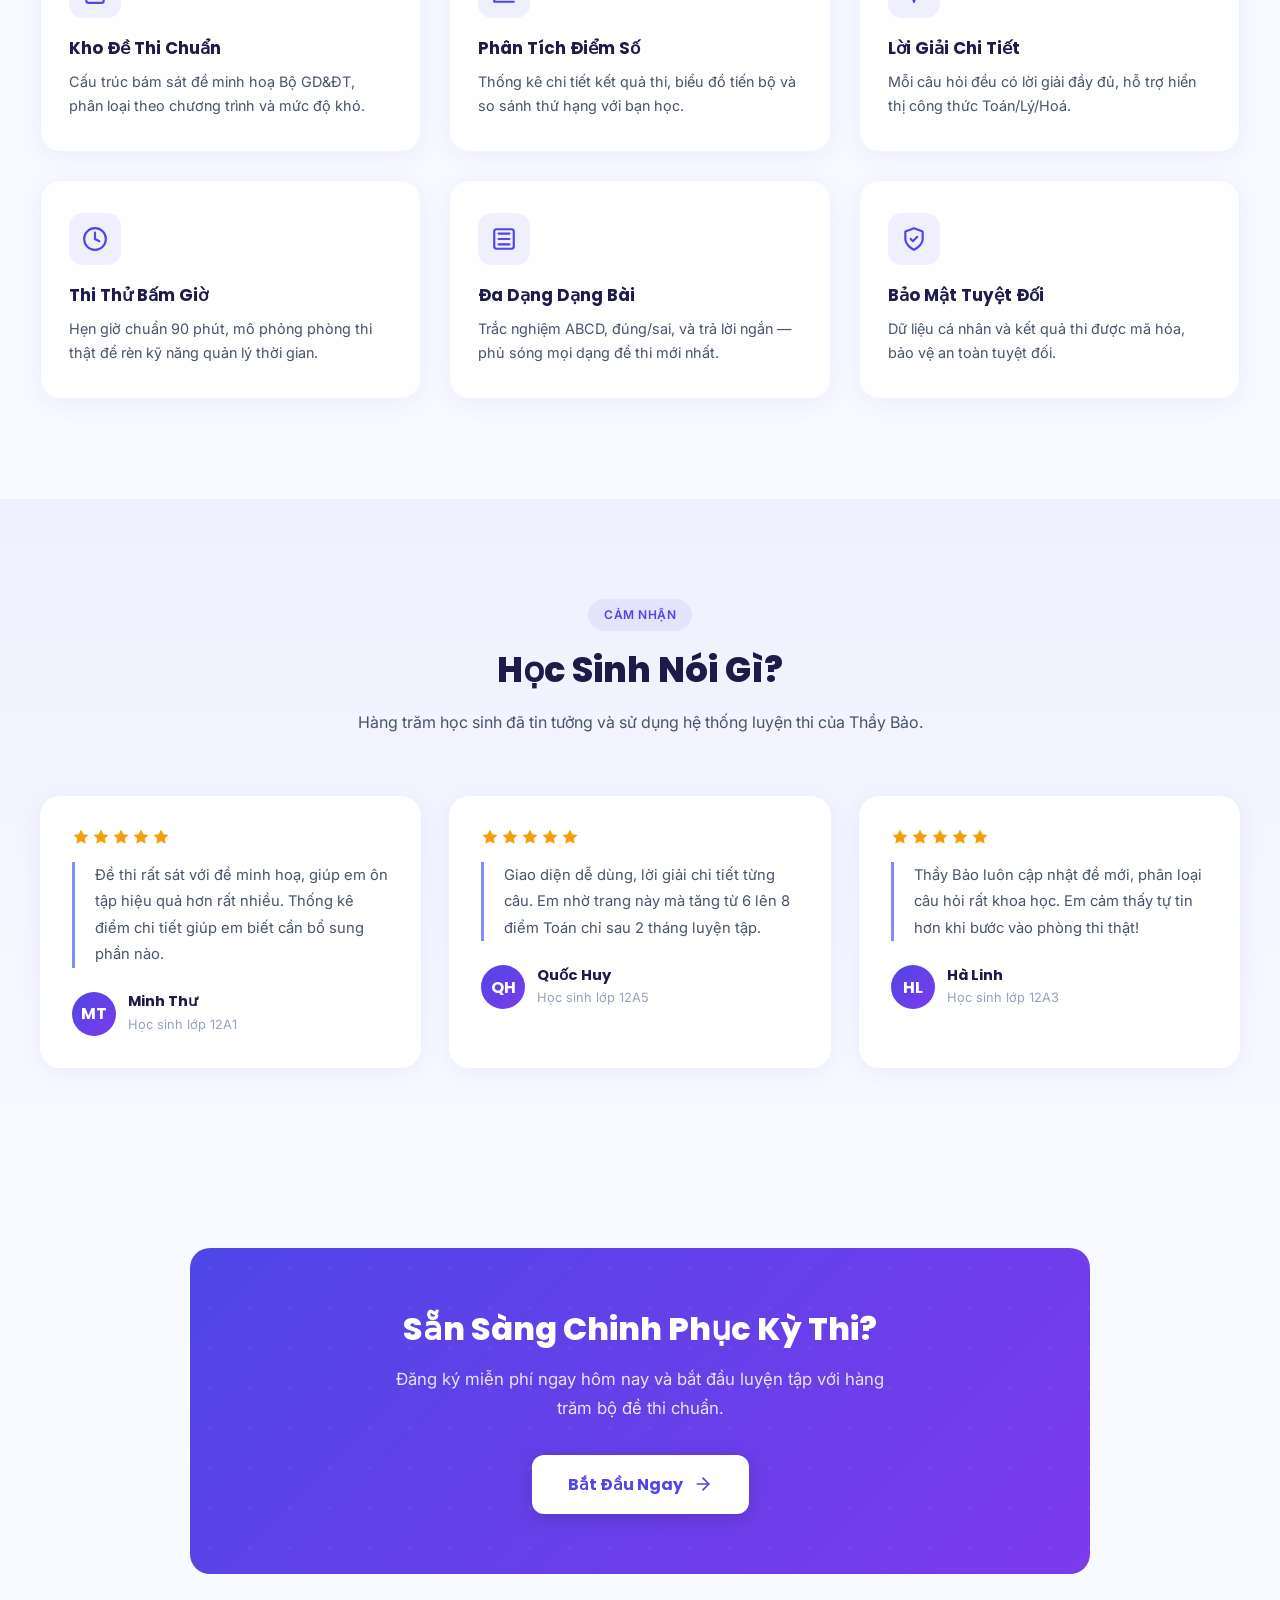
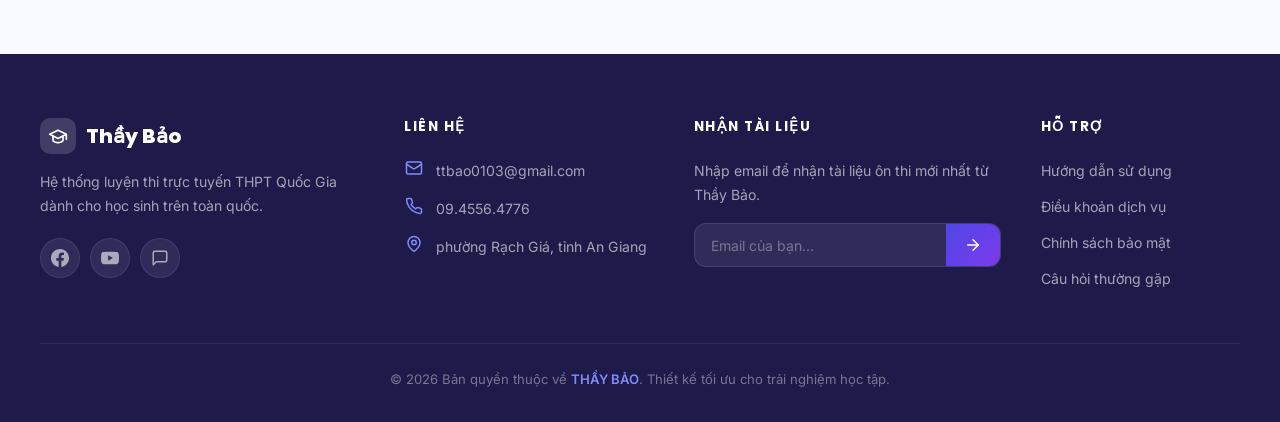
==== commit 7cb0a78f: "feat: Introduce new 'ui-ux-pro-max' agent skill and enhance UI with updated password toggle icons, r" ====
--- a/index.html
+++ b/index.html
@@ -12,7 +12,9 @@
   <!-- HEADER -->
   <header class="header" id="header">
     <a href="index.html" class="logo">
-      <span class="logo-icon">🎓</span>
+      <span class="logo-icon">
+        <svg xmlns="http://www.w3.org/2000/svg" viewBox="0 0 24 24" fill="none" stroke="currentColor" stroke-width="2" stroke-linecap="round" stroke-linejoin="round"><path d="M22 10v6M2 10l10-5 10 5-10 5z"/><path d="M6 12v5c0 2 4 3 6 3s6-1 6-3v-5"/></svg>
+      </span>
       Thầy Bảo
     </a>
     
@@ -40,35 +42,28 @@
   <section class="hero" id="hero">
     <div class="hero-content">
       <div class="hero-left">
-        <div class="hero-badge">Luyện Thi Trực Tuyến</div>
+        <div class="hero-badge">
+          <svg xmlns="http://www.w3.org/2000/svg" viewBox="0 0 24 24" fill="none" stroke="currentColor" stroke-width="2" stroke-linecap="round" stroke-linejoin="round"><polygon points="12 2 15.09 8.26 22 9.27 17 14.14 18.18 21.02 12 17.77 5.82 21.02 7 14.14 2 9.27 8.91 8.26 12 2"/></svg>
+          Luyện Thi Trực Tuyến
+        </div>
         
         <h1 class="hero-title">
-          BỘ ĐỀ TOÀN DIỆN<br>
-          CHINH PHỤC KỲ THI<br>
-          <span class="highlight">THPT QUỐC GIA 2026</span>
+          Chinh Phục Kỳ Thi<br>
+          <span class="highlight">THPT Quốc Gia 2026</span>
         </h1>
+
+        <p class="hero-subtitle">Hệ thống luyện đề trực tuyến với bộ đề chuẩn cấu trúc, thống kê điểm chi tiết và lời giải từng câu hỏi.</p>
         
-        <div class="feature-cards">
-          <div class="feature-card">
-            <span class="feature-card-icon">🏆</span>
-            <h3>Kho Đề Thi Chuẩn</h3>
-            <p>Cấu trúc bám sát đề minh hoạ, phân loại câu hỏi thông minh.</p>
-          </div>
-          <div class="feature-card">
-            <span class="feature-card-icon">📊</span>
-            <h3>Phân Tích Điểm</h3>
-            <p>Thống kê điểm số chi tiết, so sánh thứ hạng với các bạn học.</p>
-          </div>
-          <div class="feature-card">
-            <span class="feature-card-icon">📝</span>
-            <h3>Lời Giải Chi Tiết</h3>
-            <p>Hỗ trợ công thức Toán/Lý/Hoá hiển thị đẹp mắt, dễ hiểu.</p>
-          </div>
-        </div>
-        
-        <a href="luyen-de.html" class="btn-cta">
-          THI NGAY <span class="arrow">→</span>
-        </a>
+        <div class="hero-actions">
+          <a href="luyen-de.html" class="btn-cta">
+            Thi Ngay
+            <svg xmlns="http://www.w3.org/2000/svg" viewBox="0 0 24 24" fill="none" stroke="currentColor" stroke-width="2" stroke-linecap="round" stroke-linejoin="round"><path d="M5 12h14"/><path d="m12 5 7 7-7 7"/></svg>
+          </a>
+          <a href="dang-ky.html" class="btn-secondary">
+            <svg xmlns="http://www.w3.org/2000/svg" viewBox="0 0 24 24" fill="none" stroke="currentColor" stroke-width="2" stroke-linecap="round" stroke-linejoin="round"><path d="M16 21v-2a4 4 0 0 0-4-4H6a4 4 0 0 0-4 4v2"/><circle cx="9" cy="7" r="4"/><line x1="19" x2="19" y1="8" y2="14"/><line x1="22" x2="16" y1="11" y2="11"/></svg>
+            Đăng Ký Miễn Phí
+          </a>
+        </div>
       </div>
       
       <div class="hero-right">
@@ -76,18 +71,18 @@
           <div class="slider-circle">
             <div class="slider-track" id="sliderTrack">
               <div class="slide">
-                <img src="images/student-confused.png" alt="Học sinh">
+                <img src="images/student-confused.png" alt="Học sinh luyện thi">
               </div>
               <div class="slide">
-                <img src="images/rocket-success.png" alt="Thành công">
+                <img src="images/rocket-success.png" alt="Chinh phục thành công">
               </div>
               <div class="slide">
                 <img src="images/teacher-explaining.png" alt="Giáo viên giảng bài">
               </div>
             </div>
           </div>
-          <button class="slider-nav slider-prev" id="sliderPrev">‹</button>
-          <button class="slider-nav slider-next" id="sliderNext">›</button>
+          <button class="slider-nav slider-prev" id="sliderPrev" aria-label="Previous slide">‹</button>
+          <button class="slider-nav slider-next" id="sliderNext" aria-label="Next slide">›</button>
           <div class="slider-dots" id="sliderDots">
             <div class="slider-dot active" data-slide="0"></div>
             <div class="slider-dot" data-slide="1"></div>
@@ -98,54 +93,233 @@
     </div>
   </section>
 
+  <!-- STATS SECTION -->
+  <section class="stats-section">
+    <div class="stats-grid">
+      <div class="stat-card reveal">
+        <div class="stat-icon">
+          <svg xmlns="http://www.w3.org/2000/svg" viewBox="0 0 24 24" fill="none" stroke="currentColor" stroke-width="2" stroke-linecap="round" stroke-linejoin="round"><path d="M14.5 2H6a2 2 0 0 0-2 2v16a2 2 0 0 0 2 2h12a2 2 0 0 0 2-2V7.5L14.5 2z"/><polyline points="14 2 14 8 20 8"/><line x1="16" x2="8" y1="13" y2="13"/><line x1="16" x2="8" y1="17" y2="17"/><line x1="10" x2="8" y1="9" y2="9"/></svg>
+        </div>
+        <div class="stat-number" data-target="50">0</div>
+        <div class="stat-label">Bộ Đề Thi</div>
+      </div>
+      <div class="stat-card reveal">
+        <div class="stat-icon">
+          <svg xmlns="http://www.w3.org/2000/svg" viewBox="0 0 24 24" fill="none" stroke="currentColor" stroke-width="2" stroke-linecap="round" stroke-linejoin="round"><path d="M16 21v-2a4 4 0 0 0-4-4H6a4 4 0 0 0-4 4v2"/><circle cx="9" cy="7" r="4"/><path d="M22 21v-2a4 4 0 0 0-3-3.87"/><path d="M16 3.13a4 4 0 0 1 0 7.75"/></svg>
+        </div>
+        <div class="stat-number" data-target="500">0</div>
+        <div class="stat-label">Học Sinh</div>
+      </div>
+      <div class="stat-card reveal">
+        <div class="stat-icon">
+          <svg xmlns="http://www.w3.org/2000/svg" viewBox="0 0 24 24" fill="none" stroke="currentColor" stroke-width="2" stroke-linecap="round" stroke-linejoin="round"><path d="M12 20h9"/><path d="M16.5 3.5a2.12 2.12 0 0 1 3 3L7 19l-4 1 1-4Z"/></svg>
+        </div>
+        <div class="stat-number" data-target="2000">0</div>
+        <div class="stat-label">Câu Hỏi</div>
+      </div>
+      <div class="stat-card reveal">
+        <div class="stat-icon">
+          <svg xmlns="http://www.w3.org/2000/svg" viewBox="0 0 24 24" fill="none" stroke="currentColor" stroke-width="2" stroke-linecap="round" stroke-linejoin="round"><path d="M6 9H4.5a2.5 2.5 0 0 1 0-5H6"/><path d="M18 9h1.5a2.5 2.5 0 0 0 0-5H18"/><path d="M4 22h16"/><path d="M10 14.66V17c0 .55-.47.98-.97 1.21C7.85 18.75 7 20.24 7 22"/><path d="M14 14.66V17c0 .55.47.98.97 1.21C16.15 18.75 17 20.24 17 22"/><path d="M18 2H6v7a6 6 0 0 0 12 0V2Z"/></svg>
+        </div>
+        <div class="stat-number" data-target="95">0</div>
+        <div class="stat-label">% Hài Lòng</div>
+      </div>
+    </div>
+  </section>
+
+  <!-- FEATURES SECTION -->
+  <section class="features-section">
+    <div class="section-header reveal">
+      <span class="section-badge">Tính Năng</span>
+      <h2 class="section-title">Tất Cả Những Gì Bạn Cần</h2>
+      <p class="section-subtitle">Hệ thống luyện thi trực tuyến toàn diện giúp bạn tự tin chinh phục THPT Quốc Gia.</p>
+    </div>
+
+    <div class="features-grid">
+      <div class="feature-card reveal">
+        <div class="feature-card-icon">
+          <svg xmlns="http://www.w3.org/2000/svg" viewBox="0 0 24 24" fill="none" stroke="currentColor" stroke-width="2" stroke-linecap="round" stroke-linejoin="round"><path d="M14.5 2H6a2 2 0 0 0-2 2v16a2 2 0 0 0 2 2h12a2 2 0 0 0 2-2V7.5L14.5 2z"/><polyline points="14 2 14 8 20 8"/><path d="m9 15 2 2 4-4"/></svg>
+        </div>
+        <h3>Kho Đề Thi Chuẩn</h3>
+        <p>Cấu trúc bám sát đề minh hoạ Bộ GD&ĐT, phân loại theo chương trình và mức độ khó.</p>
+      </div>
+      <div class="feature-card reveal">
+        <div class="feature-card-icon">
+          <svg xmlns="http://www.w3.org/2000/svg" viewBox="0 0 24 24" fill="none" stroke="currentColor" stroke-width="2" stroke-linecap="round" stroke-linejoin="round"><path d="M3 3v18h18"/><path d="m19 9-5 5-4-4-3 3"/></svg>
+        </div>
+        <h3>Phân Tích Điểm Số</h3>
+        <p>Thống kê chi tiết kết quả thi, biểu đồ tiến bộ và so sánh thứ hạng với bạn học.</p>
+      </div>
+      <div class="feature-card reveal">
+        <div class="feature-card-icon">
+          <svg xmlns="http://www.w3.org/2000/svg" viewBox="0 0 24 24" fill="none" stroke="currentColor" stroke-width="2" stroke-linecap="round" stroke-linejoin="round"><path d="M2 3h6a4 4 0 0 1 4 4v14a3 3 0 0 0-3-3H2z"/><path d="M22 3h-6a4 4 0 0 0-4 4v14a3 3 0 0 1 3-3h7z"/></svg>
+        </div>
+        <h3>Lời Giải Chi Tiết</h3>
+        <p>Mỗi câu hỏi đều có lời giải đầy đủ, hỗ trợ hiển thị công thức Toán/Lý/Hoá.</p>
+      </div>
+      <div class="feature-card reveal">
+        <div class="feature-card-icon">
+          <svg xmlns="http://www.w3.org/2000/svg" viewBox="0 0 24 24" fill="none" stroke="currentColor" stroke-width="2" stroke-linecap="round" stroke-linejoin="round"><circle cx="12" cy="12" r="10"/><polyline points="12 6 12 12 16 14"/></svg>
+        </div>
+        <h3>Thi Thử Bấm Giờ</h3>
+        <p>Hẹn giờ chuẩn 90 phút, mô phỏng phòng thi thật để rèn kỹ năng quản lý thời gian.</p>
+      </div>
+      <div class="feature-card reveal">
+        <div class="feature-card-icon">
+          <svg xmlns="http://www.w3.org/2000/svg" viewBox="0 0 24 24" fill="none" stroke="currentColor" stroke-width="2" stroke-linecap="round" stroke-linejoin="round"><rect width="18" height="18" x="3" y="3" rx="2"/><path d="M7 7h10"/><path d="M7 12h10"/><path d="M7 17h10"/></svg>
+        </div>
+        <h3>Đa Dạng Dạng Bài</h3>
+        <p>Trắc nghiệm ABCD, đúng/sai, và trả lời ngắn — phủ sóng mọi dạng đề thi mới nhất.</p>
+      </div>
+      <div class="feature-card reveal">
+        <div class="feature-card-icon">
+          <svg xmlns="http://www.w3.org/2000/svg" viewBox="0 0 24 24" fill="none" stroke="currentColor" stroke-width="2" stroke-linecap="round" stroke-linejoin="round"><path d="M12 22s8-4 8-10V5l-8-3-8 3v7c0 6 8 10 8 10"/><path d="m9 12 2 2 4-4"/></svg>
+        </div>
+        <h3>Bảo Mật Tuyệt Đối</h3>
+        <p>Dữ liệu cá nhân và kết quả thi được mã hóa, bảo vệ an toàn tuyệt đối.</p>
+      </div>
+    </div>
+  </section>
+
+  <!-- TESTIMONIALS SECTION -->
+  <section class="testimonials-section">
+    <div class="section-header reveal">
+      <span class="section-badge">Cảm Nhận</span>
+      <h2 class="section-title">Học Sinh Nói Gì?</h2>
+      <p class="section-subtitle">Hàng trăm học sinh đã tin tưởng và sử dụng hệ thống luyện thi của Thầy Bảo.</p>
+    </div>
+
+    <div class="testimonials-grid">
+      <div class="testimonial-card reveal">
+        <div class="testimonial-stars">
+          <svg xmlns="http://www.w3.org/2000/svg" viewBox="0 0 24 24"><polygon points="12 2 15.09 8.26 22 9.27 17 14.14 18.18 21.02 12 17.77 5.82 21.02 7 14.14 2 9.27 8.91 8.26 12 2"/></svg>
+          <svg xmlns="http://www.w3.org/2000/svg" viewBox="0 0 24 24"><polygon points="12 2 15.09 8.26 22 9.27 17 14.14 18.18 21.02 12 17.77 5.82 21.02 7 14.14 2 9.27 8.91 8.26 12 2"/></svg>
+          <svg xmlns="http://www.w3.org/2000/svg" viewBox="0 0 24 24"><polygon points="12 2 15.09 8.26 22 9.27 17 14.14 18.18 21.02 12 17.77 5.82 21.02 7 14.14 2 9.27 8.91 8.26 12 2"/></svg>
+          <svg xmlns="http://www.w3.org/2000/svg" viewBox="0 0 24 24"><polygon points="12 2 15.09 8.26 22 9.27 17 14.14 18.18 21.02 12 17.77 5.82 21.02 7 14.14 2 9.27 8.91 8.26 12 2"/></svg>
+          <svg xmlns="http://www.w3.org/2000/svg" viewBox="0 0 24 24"><polygon points="12 2 15.09 8.26 22 9.27 17 14.14 18.18 21.02 12 17.77 5.82 21.02 7 14.14 2 9.27 8.91 8.26 12 2"/></svg>
+        </div>
+        <p class="testimonial-quote">Đề thi rất sát với đề minh hoạ, giúp em ôn tập hiệu quả hơn rất nhiều. Thống kê điểm chi tiết giúp em biết cần bổ sung phần nào.</p>
+        <div class="testimonial-author">
+          <div class="testimonial-avatar">MT</div>
+          <div class="testimonial-info">
+            <h4>Minh Thư</h4>
+            <p>Học sinh lớp 12A1</p>
+          </div>
+        </div>
+      </div>
+      <div class="testimonial-card reveal">
+        <div class="testimonial-stars">
+          <svg xmlns="http://www.w3.org/2000/svg" viewBox="0 0 24 24"><polygon points="12 2 15.09 8.26 22 9.27 17 14.14 18.18 21.02 12 17.77 5.82 21.02 7 14.14 2 9.27 8.91 8.26 12 2"/></svg>
+          <svg xmlns="http://www.w3.org/2000/svg" viewBox="0 0 24 24"><polygon points="12 2 15.09 8.26 22 9.27 17 14.14 18.18 21.02 12 17.77 5.82 21.02 7 14.14 2 9.27 8.91 8.26 12 2"/></svg>
+          <svg xmlns="http://www.w3.org/2000/svg" viewBox="0 0 24 24"><polygon points="12 2 15.09 8.26 22 9.27 17 14.14 18.18 21.02 12 17.77 5.82 21.02 7 14.14 2 9.27 8.91 8.26 12 2"/></svg>
+          <svg xmlns="http://www.w3.org/2000/svg" viewBox="0 0 24 24"><polygon points="12 2 15.09 8.26 22 9.27 17 14.14 18.18 21.02 12 17.77 5.82 21.02 7 14.14 2 9.27 8.91 8.26 12 2"/></svg>
+          <svg xmlns="http://www.w3.org/2000/svg" viewBox="0 0 24 24"><polygon points="12 2 15.09 8.26 22 9.27 17 14.14 18.18 21.02 12 17.77 5.82 21.02 7 14.14 2 9.27 8.91 8.26 12 2"/></svg>
+        </div>
+        <p class="testimonial-quote">Giao diện dễ dùng, lời giải chi tiết từng câu. Em nhờ trang này mà tăng từ 6 lên 8 điểm Toán chỉ sau 2 tháng luyện tập.</p>
+        <div class="testimonial-author">
+          <div class="testimonial-avatar">QH</div>
+          <div class="testimonial-info">
+            <h4>Quốc Huy</h4>
+            <p>Học sinh lớp 12A5</p>
+          </div>
+        </div>
+      </div>
+      <div class="testimonial-card reveal">
+        <div class="testimonial-stars">
+          <svg xmlns="http://www.w3.org/2000/svg" viewBox="0 0 24 24"><polygon points="12 2 15.09 8.26 22 9.27 17 14.14 18.18 21.02 12 17.77 5.82 21.02 7 14.14 2 9.27 8.91 8.26 12 2"/></svg>
+          <svg xmlns="http://www.w3.org/2000/svg" viewBox="0 0 24 24"><polygon points="12 2 15.09 8.26 22 9.27 17 14.14 18.18 21.02 12 17.77 5.82 21.02 7 14.14 2 9.27 8.91 8.26 12 2"/></svg>
+          <svg xmlns="http://www.w3.org/2000/svg" viewBox="0 0 24 24"><polygon points="12 2 15.09 8.26 22 9.27 17 14.14 18.18 21.02 12 17.77 5.82 21.02 7 14.14 2 9.27 8.91 8.26 12 2"/></svg>
+          <svg xmlns="http://www.w3.org/2000/svg" viewBox="0 0 24 24"><polygon points="12 2 15.09 8.26 22 9.27 17 14.14 18.18 21.02 12 17.77 5.82 21.02 7 14.14 2 9.27 8.91 8.26 12 2"/></svg>
+          <svg xmlns="http://www.w3.org/2000/svg" viewBox="0 0 24 24"><polygon points="12 2 15.09 8.26 22 9.27 17 14.14 18.18 21.02 12 17.77 5.82 21.02 7 14.14 2 9.27 8.91 8.26 12 2"/></svg>
+        </div>
+        <p class="testimonial-quote">Thầy Bảo luôn cập nhật đề mới, phân loại câu hỏi rất khoa học. Em cảm thấy tự tin hơn khi bước vào phòng thi thật!</p>
+        <div class="testimonial-author">
+          <div class="testimonial-avatar">HL</div>
+          <div class="testimonial-info">
+            <h4>Hà Linh</h4>
+            <p>Học sinh lớp 12A3</p>
+          </div>
+        </div>
+      </div>
+    </div>
+  </section>
+
+  <!-- CTA SECTION -->
+  <section class="cta-section">
+    <div class="cta-card reveal">
+      <h2>Sẵn Sàng Chinh Phục Kỳ Thi?</h2>
+      <p>Đăng ký miễn phí ngay hôm nay và bắt đầu luyện tập với hàng trăm bộ đề thi chuẩn.</p>
+      <a href="dang-ky.html" class="btn-cta-white">
+        Bắt Đầu Ngay
+        <svg xmlns="http://www.w3.org/2000/svg" viewBox="0 0 24 24" fill="none" stroke="currentColor" stroke-width="2" stroke-linecap="round" stroke-linejoin="round"><path d="M5 12h14"/><path d="m12 5 7 7-7 7"/></svg>
+      </a>
+    </div>
+  </section>
+
   <!-- FOOTER -->
   <footer class="footer">
     <div class="footer-content">
+      <div class="footer-brand">
+        <a href="index.html" class="logo">
+          <span class="logo-icon">
+            <svg xmlns="http://www.w3.org/2000/svg" viewBox="0 0 24 24" fill="none" stroke="currentColor" stroke-width="2" stroke-linecap="round" stroke-linejoin="round"><path d="M22 10v6M2 10l10-5 10 5-10 5z"/><path d="M6 12v5c0 2 4 3 6 3s6-1 6-3v-5"/></svg>
+          </span>
+          Thầy Bảo
+        </a>
+        <p>Hệ thống luyện thi trực tuyến THPT Quốc Gia dành cho học sinh trên toàn quốc.</p>
+        <div class="social-links">
+          <a href="https://www.facebook.com/truongthaibao0/" target="_blank" rel="noopener noreferrer" class="social-link" aria-label="Facebook">
+            <svg xmlns="http://www.w3.org/2000/svg" viewBox="0 0 24 24" fill="currentColor"><path d="M24 12.073c0-6.627-5.373-12-12-12s-12 5.373-12 12c0 5.99 4.388 10.954 10.125 11.854v-8.385H7.078v-3.47h3.047V9.43c0-3.007 1.792-4.669 4.533-4.669 1.312 0 2.686.235 2.686.235v2.953H15.83c-1.491 0-1.956.925-1.956 1.874v2.25h3.328l-.532 3.47h-2.796v8.385C19.612 23.027 24 18.062 24 12.073z"/></svg>
+          </a>
+          <a href="#" class="social-link" aria-label="YouTube">
+            <svg xmlns="http://www.w3.org/2000/svg" viewBox="0 0 24 24" fill="currentColor"><path d="M23.498 6.186a3.016 3.016 0 0 0-2.122-2.136C19.505 3.545 12 3.545 12 3.545s-7.505 0-9.377.505A3.017 3.017 0 0 0 .502 6.186C0 8.07 0 12 0 12s0 3.93.502 5.814a3.016 3.016 0 0 0 2.122 2.136c1.871.505 9.376.505 9.376.505s7.505 0 9.377-.505a3.015 3.015 0 0 0 2.122-2.136C24 15.93 24 12 24 12s0-3.93-.502-5.814zM9.545 15.568V8.432L15.818 12l-6.273 3.568z"/></svg>
+          </a>
+          <a href="#" class="social-link" aria-label="Zalo">
+            <svg xmlns="http://www.w3.org/2000/svg" viewBox="0 0 24 24" fill="none" stroke="currentColor" stroke-width="2" stroke-linecap="round" stroke-linejoin="round"><path d="M21 15a2 2 0 0 1-2 2H7l-4 4V5a2 2 0 0 1 2-2h14a2 2 0 0 1 2 2z"/></svg>
+          </a>
+        </div>
+      </div>
+      
       <div class="footer-column">
         <h3 class="footer-title">Liên Hệ</h3>
         <div class="footer-contact-item">
-          <span class="footer-contact-icon">📧</span>
+          <span class="footer-contact-icon">
+            <svg xmlns="http://www.w3.org/2000/svg" viewBox="0 0 24 24" fill="none" stroke="currentColor" stroke-width="2" stroke-linecap="round" stroke-linejoin="round"><rect width="20" height="16" x="2" y="4" rx="2"/><path d="m22 7-8.97 5.7a1.94 1.94 0 0 1-2.06 0L2 7"/></svg>
+          </span>
           <span>ttbao0103@gmail.com</span>
         </div>
         <div class="footer-contact-item">
-          <span class="footer-contact-icon">📘</span>
-          <a href="https://www.facebook.com/truongthaibao0/" target="_blank" rel="noopener noreferrer">https://www.facebook.com/truongthaibao0/</a>
+          <span class="footer-contact-icon">
+            <svg xmlns="http://www.w3.org/2000/svg" viewBox="0 0 24 24" fill="none" stroke="currentColor" stroke-width="2" stroke-linecap="round" stroke-linejoin="round"><path d="M22 16.92v3a2 2 0 0 1-2.18 2 19.79 19.79 0 0 1-8.63-3.07 19.5 19.5 0 0 1-6-6 19.79 19.79 0 0 1-3.07-8.67A2 2 0 0 1 4.11 2h3a2 2 0 0 1 2 1.72c.127.96.361 1.903.7 2.81a2 2 0 0 1-.45 2.11L8.09 9.91a16 16 0 0 0 6 6l1.27-1.27a2 2 0 0 1 2.11-.45c.907.339 1.85.573 2.81.7A2 2 0 0 1 22 16.92z"/></svg>
+          </span>
+          <span>09.4556.4776</span>
         </div>
         <div class="footer-contact-item">
-          <span class="footer-contact-icon">📍</span>
+          <span class="footer-contact-icon">
+            <svg xmlns="http://www.w3.org/2000/svg" viewBox="0 0 24 24" fill="none" stroke="currentColor" stroke-width="2" stroke-linecap="round" stroke-linejoin="round"><path d="M20 10c0 6-8 12-8 12s-8-6-8-12a8 8 0 0 1 16 0Z"/><circle cx="12" cy="10" r="3"/></svg>
+          </span>
           <span>phường Rạch Giá, tỉnh An Giang</span>
         </div>
-        <div class="footer-contact-item">
-          <span class="footer-contact-icon">📞</span>
-          <span>09.4556.4776</span>
-        </div>
       </div>
       
+      <div class="footer-column footer-subscribe">
+        <h3 class="footer-title">Nhận Tài Liệu</h3>
+        <p>Nhập email để nhận tài liệu ôn thi mới nhất từ Thầy Bảo.</p>
+        <form class="subscribe-form" id="subscribeForm">
+          <input type="email" placeholder="Email của bạn..." required>
+          <button type="submit" aria-label="Đăng ký nhận tài liệu">
+            <svg xmlns="http://www.w3.org/2000/svg" viewBox="0 0 24 24" fill="none" stroke="currentColor" stroke-width="2" stroke-linecap="round" stroke-linejoin="round"><path d="M5 12h14"/><path d="m12 5 7 7-7 7"/></svg>
+          </button>
+        </form>
+      </div>
+
       <div class="footer-column">
         <h3 class="footer-title">Hỗ Trợ</h3>
         <div class="footer-links">
-          <a href="#">Hướng dẫn thanh toán</a>
-          <a href="#">Đăng ký cộng tác viên</a>
-          <a href="#">Điều khoản sử dụng</a>
+          <a href="#">Hướng dẫn sử dụng</a>
+          <a href="#">Điều khoản dịch vụ</a>
           <a href="#">Chính sách bảo mật</a>
-        </div>
-      </div>
-      
-      <div class="footer-column footer-subscribe">
-        <h3 class="footer-title">Nhận Tài Liệu</h3>
-        <p>Nhập email để nhận tài liệu ôn thi mới nhất.</p>
-        <form class="subscribe-form" id="subscribeForm">
-          <input type="email" placeholder="Email của bạn..." required>
-          <button type="submit">→</button>
-        </form>
-      </div>
-      
-      <div class="footer-column">
-        <h3 class="footer-title">Kết Nối</h3>
-        <div class="social-links">
-          <a href="https://www.facebook.com/truongthaibao0/" target="_blank" rel="noopener noreferrer" class="social-link" aria-label="Facebook">f</a>
-          <a href="#" class="social-link" aria-label="YouTube">▶</a>
-          <a href="#" class="social-link" aria-label="Twitter">𝕏</a>
+          <a href="#">Câu hỏi thường gặp</a>
         </div>
       </div>
     </div>
--- a/css/style.css
+++ b/css/style.css
@@ -1,7 +1,7 @@
 /* ===========================
    DESIGN TOKENS & RESET
    =========================== */
-@import url('https://fonts.googleapis.com/css2?family=Montserrat:wght@400;500;600;700;800;900&display=swap');
+@import url('https://fonts.googleapis.com/css2?family=Inter:wght@300;400;500;600;700&family=Poppins:wght@400;500;600;700;800;900&display=swap');
 
 *, *::before, *::after {
   margin: 0;
@@ -10,22 +10,31 @@
 }
 
 :root {
-  --primary-start: #ff4b2b;
-  --primary-end: #ff416c;
-  --primary-gradient: linear-gradient(135deg, var(--primary-start), var(--primary-end));
-  --bg-main: #f9f5f0;
-  --bg-hero: linear-gradient(135deg, #f9f5f0 0%, #f5ece3 50%, #ede4d9 100%);
-  --footer-bg: #1a1f2c;
-  --accent: #ff9800;
-  --text-dark: #333;
+  --primary: #4F46E5;
+  --primary-light: #818CF8;
+  --primary-dark: #3730A3;
+  --primary-gradient: linear-gradient(135deg, #4F46E5, #7C3AED);
+  --primary-gradient-hover: linear-gradient(135deg, #4338CA, #6D28D9);
+  --cta: #22C55E;
+  --cta-dark: #16A34A;
+  --bg-main: #F8FAFF;
+  --bg-hero: linear-gradient(135deg, #EEF2FF 0%, #F8FAFF 50%, #F0F0FF 100%);
+  --footer-bg: #1E1B4B;
+  --accent: #F59E0B;
+  --text-dark: #1E1B4B;
+  --text-body: #475569;
   --text-light: #fff;
-  --text-muted: #888;
-  --card-shadow: 0 4px 20px rgba(0,0,0,0.08);
-  --card-shadow-hover: 0 8px 32px rgba(0,0,0,0.14);
-  --transition: all 0.3s ease;
+  --text-muted: #94A3B8;
+  --card-bg: rgba(255, 255, 255, 0.8);
+  --card-shadow: 0 4px 24px rgba(79, 70, 229, 0.08);
+  --card-shadow-hover: 0 12px 40px rgba(79, 70, 229, 0.16);
+  --glass-bg: rgba(255, 255, 255, 0.72);
+  --glass-border: rgba(255, 255, 255, 0.3);
+  --transition: all 0.25s cubic-bezier(0.4, 0, 0.2, 1);
   --radius: 12px;
   --radius-lg: 20px;
   --radius-xl: 30px;
+  --radius-full: 9999px;
 }
 
 html {
@@ -33,11 +42,18 @@
 }
 
 body {
-  font-family: 'Montserrat', sans-serif;
+  font-family: 'Inter', -apple-system, BlinkMacSystemFont, sans-serif;
+  color: var(--text-body);
+  background: var(--bg-main);
+  line-height: 1.7;
+  overflow-x: hidden;
+  -webkit-font-smoothing: antialiased;
+}
+
+h1, h2, h3, h4, h5, h6 {
+  font-family: 'Poppins', sans-serif;
   color: var(--text-dark);
-  background: var(--bg-main);
-  line-height: 1.6;
-  overflow-x: hidden;
+  line-height: 1.3;
 }
 
 a {
@@ -61,7 +77,7 @@
   outline: none;
 }
 
-input {
+input, select {
   font-family: inherit;
   outline: none;
   border: none;
@@ -72,106 +88,131 @@
    =========================== */
 .header {
   position: fixed;
-  top: 0;
-  left: 0;
-  right: 0;
+  top: 12px;
+  left: 20px;
+  right: 20px;
   z-index: 1000;
-  background: #fff;
-  box-shadow: 0 2px 16px rgba(0,0,0,0.06);
-  padding: 0 40px;
+  background: var(--glass-bg);
+  backdrop-filter: blur(20px);
+  -webkit-backdrop-filter: blur(20px);
+  border: 1px solid var(--glass-border);
+  box-shadow: 0 4px 30px rgba(0, 0, 0, 0.06);
+  padding: 0 32px;
   height: 64px;
   display: flex;
   align-items: center;
   justify-content: space-between;
+  border-radius: var(--radius-lg);
+  transition: var(--transition);
+}
+
+.header.scrolled {
+  top: 8px;
+  box-shadow: 0 8px 32px rgba(0, 0, 0, 0.1);
 }
 
 .logo {
   display: flex;
   align-items: center;
-  gap: 8px;
+  gap: 10px;
+  font-family: 'Poppins', sans-serif;
   font-weight: 800;
-  font-size: 1.3rem;
-  color: var(--primary-start);
-  background: rgba(255, 75, 43, 0.08);
-  border: 2px solid rgba(255, 75, 43, 0.15);
-  padding: 6px 18px;
+  font-size: 1.25rem;
+  color: var(--primary);
+  transition: var(--transition);
+}
+
+.logo:hover {
+  opacity: 0.85;
+}
+
+.logo-icon {
+  width: 36px;
+  height: 36px;
+  background: var(--primary-gradient);
+  border-radius: 10px;
+  display: flex;
+  align-items: center;
+  justify-content: center;
+  color: #fff;
+  flex-shrink: 0;
+}
+
+.logo-icon svg {
+  width: 20px;
+  height: 20px;
+}
+
+.nav {
+  display: flex;
+  align-items: center;
+  gap: 4px;
+}
+
+.nav a {
+  padding: 8px 16px;
+  font-weight: 500;
+  font-size: 0.88rem;
   border-radius: var(--radius);
   transition: var(--transition);
-}
-
-.logo:hover {
-  background: rgba(255, 75, 43, 0.14);
-}
-
-.logo-icon {
-  font-size: 1.4rem;
-}
-
-.nav {
-  display: flex;
-  align-items: center;
-  gap: 4px;
-}
-
-.nav a {
-  padding: 8px 18px;
-  font-weight: 600;
-  font-size: 0.9rem;
-  border-radius: var(--radius);
-  transition: var(--transition);
-  color: var(--text-dark);
-  border: 2px solid transparent;
-  text-transform: uppercase;
-  letter-spacing: 0.5px;
+  color: var(--text-body);
+  position: relative;
 }
 
 .nav a:hover,
 .nav a.active {
-  background: rgba(255, 75, 43, 0.06);
-  color: var(--primary-start);
-  border-color: rgba(255, 75, 43, 0.12);
+  color: var(--primary);
+  background: rgba(79, 70, 229, 0.06);
+}
+
+.nav a.active::after {
+  content: '';
+  position: absolute;
+  bottom: 2px;
+  left: 50%;
+  transform: translateX(-50%);
+  width: 20px;
+  height: 3px;
+  background: var(--primary-gradient);
+  border-radius: 2px;
 }
 
 .auth-buttons {
   display: flex;
   align-items: center;
-  gap: 12px;
+  gap: 10px;
 }
 
 .btn-login {
-  padding: 8px 24px;
-  border: 2px solid var(--primary-start);
-  color: var(--primary-start);
-  font-weight: 700;
+  padding: 8px 22px;
+  border: 2px solid var(--primary);
+  color: var(--primary);
+  font-weight: 600;
   border-radius: var(--radius);
   transition: var(--transition);
   font-size: 0.85rem;
   background: transparent;
-  text-transform: uppercase;
-  letter-spacing: 0.5px;
 }
 
 .btn-login:hover {
-  background: rgba(255, 75, 43, 0.08);
+  background: rgba(79, 70, 229, 0.06);
   transform: translateY(-1px);
 }
 
 .btn-register {
-  padding: 10px 24px;
+  padding: 10px 22px;
   background: var(--primary-gradient);
   color: var(--text-light);
-  font-weight: 700;
+  font-weight: 600;
   border-radius: var(--radius);
   transition: var(--transition);
   font-size: 0.85rem;
-  text-transform: uppercase;
-  letter-spacing: 0.5px;
-  box-shadow: 0 4px 15px rgba(255, 65, 108, 0.3);
+  box-shadow: 0 4px 15px rgba(79, 70, 229, 0.3);
 }
 
 .btn-register:hover {
   transform: translateY(-2px);
-  box-shadow: 0 6px 20px rgba(255, 65, 108, 0.4);
+  box-shadow: 0 6px 20px rgba(79, 70, 229, 0.4);
 }
 
 /* Mobile menu */
@@ -185,8 +226,8 @@
 }
 
 .menu-toggle span {
-  width: 24px;
-  height: 2.5px;
+  width: 22px;
+  height: 2px;
   background: var(--text-dark);
   border-radius: 2px;
   transition: var(--transition);
@@ -196,8 +237,8 @@
    HERO SECTION
    =========================== */
 .hero {
-  margin-top: 64px;
-  min-height: calc(100vh - 64px);
+  margin-top: 88px;
+  min-height: calc(100vh - 88px);
   background: var(--bg-hero);
   display: flex;
   align-items: center;
@@ -209,18 +250,31 @@
 .hero::before {
   content: '';
   position: absolute;
-  top: 0;
-  right: 0;
-  width: 50%;
-  height: 100%;
-  background: radial-gradient(circle at center, rgba(255, 75, 43, 0.05), transparent 70%);
+  top: -200px;
+  right: -200px;
+  width: 600px;
+  height: 600px;
+  border-radius: 50%;
+  background: radial-gradient(circle, rgba(79, 70, 229, 0.08), transparent 60%);
   pointer-events: none;
 }
 
+.hero::after {
+  content: '';
+  position: absolute;
+  bottom: -150px;
+  left: -100px;
+  width: 400px;
+  height: 400px;
+  border-radius: 50%;
+  background: radial-gradient(circle, rgba(124, 58, 237, 0.06), transparent 60%);
+  pointer-events: none;
+}
+
 .hero-content {
   display: flex;
   align-items: center;
-  max-width: 1300px;
+  max-width: 1200px;
   margin: 0 auto;
   width: 100%;
   gap: 60px;
@@ -234,28 +288,27 @@
 .hero-badge {
   display: inline-flex;
   align-items: center;
-  gap: 6px;
-  background: rgba(255, 152, 0, 0.12);
-  color: var(--accent);
-  font-weight: 700;
-  font-size: 0.75rem;
-  padding: 6px 16px;
-  border-radius: var(--radius-xl);
+  gap: 8px;
+  background: rgba(79, 70, 229, 0.08);
+  color: var(--primary);
+  font-weight: 600;
+  font-size: 0.78rem;
+  padding: 8px 18px;
+  border-radius: var(--radius-full);
   margin-bottom: 24px;
-  letter-spacing: 1px;
-  text-transform: uppercase;
-}
-
-.hero-badge::before {
-  content: '🎓';
-  font-size: 0.9rem;
+  letter-spacing: 0.5px;
+}
+
+.hero-badge svg {
+  width: 16px;
+  height: 16px;
 }
 
 .hero-title {
-  font-size: 2.8rem;
-  font-weight: 900;
+  font-size: 3rem;
+  font-weight: 800;
   line-height: 1.15;
-  margin-bottom: 40px;
+  margin-bottom: 20px;
   color: var(--text-dark);
   letter-spacing: -0.5px;
 }
@@ -265,84 +318,76 @@
   -webkit-background-clip: text;
   -webkit-text-fill-color: transparent;
   background-clip: text;
-  text-shadow: 0 0 40px rgba(255, 65, 108, 0.2);
-  display: block;
-  font-style: italic;
-}
-
-.feature-cards {
-  display: flex;
+}
+
+.hero-subtitle {
+  font-size: 1.08rem;
+  color: var(--text-body);
+  margin-bottom: 36px;
+  max-width: 480px;
+  line-height: 1.8;
+}
+
+.hero-actions {
+  display: flex;
+  align-items: center;
   gap: 16px;
   margin-bottom: 40px;
 }
 
-.feature-card {
-  background: #fff;
-  padding: 20px;
-  border-radius: var(--radius);
-  box-shadow: var(--card-shadow);
-  flex: 1;
-  transition: var(--transition);
-  border: 1px solid rgba(0,0,0,0.04);
-}
-
-.feature-card:hover {
-  transform: translateY(-4px);
-  box-shadow: var(--card-shadow-hover);
-}
-
-.feature-card-icon {
-  font-size: 1.5rem;
-  margin-bottom: 10px;
-  display: block;
-}
-
-.feature-card h3 {
-  font-size: 0.85rem;
-  font-weight: 800;
-  margin-bottom: 6px;
-  background: var(--primary-gradient);
-  -webkit-background-clip: text;
-  -webkit-text-fill-color: transparent;
-  background-clip: text;
-  text-transform: uppercase;
-  letter-spacing: 0.3px;
-}
-
-.feature-card p {
-  font-size: 0.78rem;
-  color: var(--text-muted);
-  line-height: 1.5;
-}
-
 .btn-cta {
   display: inline-flex;
   align-items: center;
   gap: 10px;
-  padding: 18px 48px;
+  padding: 16px 36px;
   background: var(--primary-gradient);
   color: var(--text-light);
-  font-weight: 800;
-  font-size: 1.1rem;
-  border-radius: var(--radius-xl);
-  box-shadow: 0 8px 30px rgba(255, 65, 108, 0.35);
-  transition: var(--transition);
-  text-transform: uppercase;
-  letter-spacing: 1px;
+  font-weight: 700;
+  font-size: 1rem;
+  border-radius: var(--radius);
+  box-shadow: 0 8px 30px rgba(79, 70, 229, 0.35);
+  transition: var(--transition);
+  font-family: 'Poppins', sans-serif;
 }
 
 .btn-cta:hover {
-  transform: translateY(-3px) scale(1.02);
-  box-shadow: 0 12px 40px rgba(255, 65, 108, 0.5);
-}
-
-.btn-cta .arrow {
-  font-size: 1.3rem;
-  transition: transform 0.3s ease;
-}
-
-.btn-cta:hover .arrow {
-  transform: translateX(4px);
+  transform: translateY(-3px);
+  box-shadow: 0 12px 40px rgba(79, 70, 229, 0.45);
+}
+
+.btn-cta svg {
+  width: 20px;
+  height: 20px;
+  transition: transform 0.25s ease;
+}
+
+.btn-cta:hover svg {
+  transform: translateX(3px);
+}
+
+.btn-secondary {
+  display: inline-flex;
+  align-items: center;
+  gap: 8px;
+  padding: 16px 28px;
+  background: transparent;
+  color: var(--text-dark);
+  font-weight: 600;
+  font-size: 0.95rem;
+  border: 2px solid rgba(79, 70, 229, 0.2);
+  border-radius: var(--radius);
+  transition: var(--transition);
+}
+
+.btn-secondary:hover {
+  border-color: var(--primary);
+  color: var(--primary);
+  transform: translateY(-2px);
+}
+
+.btn-secondary svg {
+  width: 18px;
+  height: 18px;
 }
 
 /* Hero Right - Slider */
@@ -356,18 +401,18 @@
 }
 
 .slider-container {
-  width: 450px;
-  height: 450px;
+  width: 420px;
+  height: 420px;
   position: relative;
 }
 
 .slider-circle {
   width: 100%;
   height: 100%;
-  border-radius: 50%;
+  border-radius: 28px;
   overflow: hidden;
   background: #fff;
-  box-shadow: 0 20px 60px rgba(255, 65, 108, 0.15), 0 0 0 12px rgba(255, 75, 43, 0.06);
+  box-shadow: 0 20px 60px rgba(79, 70, 229, 0.12), 0 0 0 1px rgba(79, 70, 229, 0.05);
   position: relative;
 }
 
@@ -385,22 +430,22 @@
   display: flex;
   align-items: center;
   justify-content: center;
-  padding: 30px;
+  padding: 24px;
 }
 
 .slide img {
   width: 100%;
   height: 100%;
   object-fit: cover;
-  border-radius: 50%;
+  border-radius: 20px;
 }
 
 .slider-nav {
   position: absolute;
   top: 50%;
   transform: translateY(-50%);
-  width: 40px;
-  height: 40px;
+  width: 42px;
+  height: 42px;
   border-radius: 50%;
   background: #fff;
   box-shadow: 0 4px 15px rgba(0,0,0,0.1);
@@ -408,15 +453,16 @@
   align-items: center;
   justify-content: center;
   font-size: 1.2rem;
-  color: var(--primary-start);
+  color: var(--primary);
   transition: var(--transition);
   z-index: 5;
+  cursor: pointer;
 }
 
 .slider-nav:hover {
   background: var(--primary-gradient);
   color: #fff;
-  transform: translateY(-50%) scale(1.1);
+  transform: translateY(-50%) scale(1.08);
 }
 
 .slider-prev {
@@ -438,15 +484,353 @@
   width: 10px;
   height: 10px;
   border-radius: 50%;
-  background: rgba(255, 75, 43, 0.2);
+  background: rgba(79, 70, 229, 0.2);
   cursor: pointer;
   transition: var(--transition);
 }
 
 .slider-dot.active {
-  width: 30px;
+  width: 28px;
   border-radius: 5px;
   background: var(--primary-gradient);
+}
+
+/* ===========================
+   STATS SECTION
+   =========================== */
+.stats-section {
+  padding: 80px 40px;
+  background: var(--primary-gradient);
+  position: relative;
+  overflow: hidden;
+}
+
+.stats-section::before {
+  content: '';
+  position: absolute;
+  top: 0;
+  left: 0;
+  right: 0;
+  bottom: 0;
+  background: url("data:image/svg+xml,%3Csvg width='60' height='60' viewBox='0 0 60 60' xmlns='http://www.w3.org/2000/svg'%3E%3Cg fill='none' fill-rule='evenodd'%3E%3Cg fill='%23ffffff' fill-opacity='0.05'%3E%3Cpath d='M36 34v-4h-2v4h-4v2h4v4h2v-4h4v-2h-4zm0-30V0h-2v4h-4v2h4v4h2V6h4V4h-4zM6 34v-4H4v4H0v2h4v4h2v-4h4v-2H6zM6 4V0H4v4H0v2h4v4h2V6h4V4H6z'/%3E%3C/g%3E%3C/g%3E%3C/svg%3E");
+  pointer-events: none;
+}
+
+.stats-grid {
+  max-width: 1200px;
+  margin: 0 auto;
+  display: grid;
+  grid-template-columns: repeat(4, 1fr);
+  gap: 32px;
+  position: relative;
+  z-index: 1;
+}
+
+.stat-card {
+  text-align: center;
+  color: #fff;
+}
+
+.stat-icon {
+  width: 56px;
+  height: 56px;
+  background: rgba(255, 255, 255, 0.15);
+  border-radius: 16px;
+  display: flex;
+  align-items: center;
+  justify-content: center;
+  margin: 0 auto 16px;
+  backdrop-filter: blur(10px);
+}
+
+.stat-icon svg {
+  width: 28px;
+  height: 28px;
+  color: #fff;
+}
+
+.stat-number {
+  font-family: 'Poppins', sans-serif;
+  font-size: 2.5rem;
+  font-weight: 800;
+  margin-bottom: 4px;
+  line-height: 1.2;
+}
+
+.stat-label {
+  font-size: 0.9rem;
+  opacity: 0.85;
+  font-weight: 500;
+}
+
+/* ===========================
+   FEATURES SECTION
+   =========================== */
+.features-section {
+  padding: 100px 40px;
+  background: var(--bg-main);
+}
+
+.section-header {
+  text-align: center;
+  max-width: 600px;
+  margin: 0 auto 60px;
+}
+
+.section-badge {
+  display: inline-flex;
+  align-items: center;
+  gap: 6px;
+  background: rgba(79, 70, 229, 0.08);
+  color: var(--primary);
+  font-weight: 600;
+  font-size: 0.75rem;
+  padding: 6px 16px;
+  border-radius: var(--radius-full);
+  margin-bottom: 16px;
+  letter-spacing: 0.5px;
+  text-transform: uppercase;
+}
+
+.section-title {
+  font-size: 2.2rem;
+  font-weight: 800;
+  margin-bottom: 16px;
+  color: var(--text-dark);
+}
+
+.section-subtitle {
+  font-size: 1rem;
+  color: var(--text-body);
+  line-height: 1.7;
+}
+
+.features-grid {
+  max-width: 1200px;
+  margin: 0 auto;
+  display: grid;
+  grid-template-columns: repeat(3, 1fr);
+  gap: 28px;
+}
+
+.feature-card {
+  background: var(--card-bg);
+  backdrop-filter: blur(10px);
+  padding: 32px 28px;
+  border-radius: var(--radius-lg);
+  box-shadow: var(--card-shadow);
+  transition: var(--transition);
+  border: 1px solid rgba(79, 70, 229, 0.06);
+  cursor: pointer;
+}
+
+.feature-card:hover {
+  transform: translateY(-6px);
+  box-shadow: var(--card-shadow-hover);
+  border-color: rgba(79, 70, 229, 0.12);
+}
+
+.feature-card-icon {
+  width: 52px;
+  height: 52px;
+  background: rgba(79, 70, 229, 0.08);
+  border-radius: 14px;
+  display: flex;
+  align-items: center;
+  justify-content: center;
+  margin-bottom: 20px;
+  transition: var(--transition);
+}
+
+.feature-card:hover .feature-card-icon {
+  background: var(--primary-gradient);
+}
+
+.feature-card-icon svg {
+  width: 26px;
+  height: 26px;
+  color: var(--primary);
+  transition: var(--transition);
+}
+
+.feature-card:hover .feature-card-icon svg {
+  color: #fff;
+}
+
+.feature-card h3 {
+  font-size: 1.05rem;
+  font-weight: 700;
+  margin-bottom: 10px;
+  color: var(--text-dark);
+}
+
+.feature-card p {
+  font-size: 0.9rem;
+  color: var(--text-body);
+  line-height: 1.7;
+}
+
+/* ===========================
+   TESTIMONIALS SECTION
+   =========================== */
+.testimonials-section {
+  padding: 100px 40px;
+  background: linear-gradient(180deg, #F0F0FF 0%, var(--bg-main) 100%);
+}
+
+.testimonials-grid {
+  max-width: 1200px;
+  margin: 0 auto;
+  display: grid;
+  grid-template-columns: repeat(3, 1fr);
+  gap: 28px;
+}
+
+.testimonial-card {
+  background: #fff;
+  padding: 32px;
+  border-radius: var(--radius-lg);
+  box-shadow: var(--card-shadow);
+  transition: var(--transition);
+  position: relative;
+}
+
+.testimonial-card:hover {
+  transform: translateY(-4px);
+  box-shadow: var(--card-shadow-hover);
+}
+
+.testimonial-quote {
+  font-size: 0.92rem;
+  color: var(--text-body);
+  line-height: 1.8;
+  margin-bottom: 24px;
+  position: relative;
+  padding-left: 20px;
+  border-left: 3px solid var(--primary-light);
+}
+
+.testimonial-author {
+  display: flex;
+  align-items: center;
+  gap: 12px;
+}
+
+.testimonial-avatar {
+  width: 44px;
+  height: 44px;
+  border-radius: 50%;
+  background: var(--primary-gradient);
+  display: flex;
+  align-items: center;
+  justify-content: center;
+  color: #fff;
+  font-weight: 700;
+  font-size: 1rem;
+  font-family: 'Poppins', sans-serif;
+  flex-shrink: 0;
+}
+
+.testimonial-info h4 {
+  font-size: 0.92rem;
+  font-weight: 700;
+  color: var(--text-dark);
+  margin-bottom: 2px;
+}
+
+.testimonial-info p {
+  font-size: 0.8rem;
+  color: var(--text-muted);
+}
+
+.testimonial-stars {
+  display: flex;
+  gap: 2px;
+  margin-bottom: 16px;
+}
+
+.testimonial-stars svg {
+  width: 18px;
+  height: 18px;
+  color: var(--accent);
+  fill: var(--accent);
+}
+
+/* ===========================
+   CTA SECTION
+   =========================== */
+.cta-section {
+  padding: 80px 40px;
+  background: var(--bg-main);
+}
+
+.cta-card {
+  max-width: 900px;
+  margin: 0 auto;
+  background: var(--primary-gradient);
+  border-radius: var(--radius-lg);
+  padding: 60px;
+  text-align: center;
+  position: relative;
+  overflow: hidden;
+}
+
+.cta-card::before {
+  content: '';
+  position: absolute;
+  top: 0;
+  left: 0;
+  right: 0;
+  bottom: 0;
+  background: url("data:image/svg+xml,%3Csvg width='40' height='40' viewBox='0 0 40 40' xmlns='http://www.w3.org/2000/svg'%3E%3Cg fill='%23ffffff' fill-opacity='0.05'%3E%3Ccircle cx='20' cy='20' r='2'/%3E%3C/g%3E%3C/svg%3E");
+  pointer-events: none;
+}
+
+.cta-card h2 {
+  font-size: 2rem;
+  font-weight: 800;
+  color: #fff;
+  margin-bottom: 16px;
+  position: relative;
+  z-index: 1;
+}
+
+.cta-card p {
+  font-size: 1.05rem;
+  color: rgba(255, 255, 255, 0.85);
+  margin-bottom: 32px;
+  max-width: 500px;
+  margin-left: auto;
+  margin-right: auto;
+  position: relative;
+  z-index: 1;
+}
+
+.btn-cta-white {
+  display: inline-flex;
+  align-items: center;
+  gap: 10px;
+  padding: 16px 36px;
+  background: #fff;
+  color: var(--primary);
+  font-weight: 700;
+  font-size: 1rem;
+  border-radius: var(--radius);
+  transition: var(--transition);
+  font-family: 'Poppins', sans-serif;
+  position: relative;
+  z-index: 1;
+  box-shadow: 0 4px 20px rgba(0, 0, 0, 0.15);
+}
+
+.btn-cta-white:hover {
+  transform: translateY(-3px);
+  box-shadow: 0 8px 30px rgba(0, 0, 0, 0.2);
+}
+
+.btn-cta-white svg {
+  width: 20px;
+  height: 20px;
 }
 
 /* ===========================
@@ -455,35 +839,52 @@
 .footer {
   background: var(--footer-bg);
   color: var(--text-light);
-  padding: 60px 40px 30px;
+  padding: 64px 40px 32px;
 }
 
 .footer-content {
-  max-width: 1300px;
+  max-width: 1200px;
   margin: 0 auto;
   display: grid;
-  grid-template-columns: 1.2fr 1fr 1.3fr 0.8fr;
+  grid-template-columns: 1.3fr 1fr 1.2fr 0.8fr;
   gap: 40px;
   padding-bottom: 40px;
-  border-bottom: 1px solid rgba(255,255,255,0.1);
+  border-bottom: 1px solid rgba(255,255,255,0.08);
+}
+
+.footer-brand .logo {
+  color: #fff;
+  margin-bottom: 16px;
+}
+
+.footer-brand .logo-icon {
+  background: rgba(255, 255, 255, 0.15);
+}
+
+.footer-brand p {
+  font-size: 0.88rem;
+  color: rgba(255,255,255,0.6);
+  line-height: 1.7;
+  margin-bottom: 20px;
 }
 
 .footer-title {
-  font-size: 0.9rem;
-  font-weight: 800;
+  font-size: 0.85rem;
+  font-weight: 700;
   text-transform: uppercase;
   letter-spacing: 1.5px;
   margin-bottom: 24px;
   color: #fff;
+  font-family: 'Poppins', sans-serif;
 }
 
 .footer-contact-item {
   display: flex;
   align-items: flex-start;
   gap: 12px;
-  margin-bottom: 16px;
-  font-size: 0.85rem;
-  color: rgba(255,255,255,0.7);
+  margin-bottom: 14px;
+  font-size: 0.88rem;
+  color: rgba(255,255,255,0.6);
   transition: var(--transition);
 }
 
@@ -492,30 +893,36 @@
 }
 
 .footer-contact-icon {
-  color: var(--primary-start);
-  font-size: 1rem;
+  color: var(--primary-light);
   min-width: 20px;
-  text-align: center;
+  display: flex;
+  align-items: center;
+  justify-content: center;
+}
+
+.footer-contact-icon svg {
+  width: 18px;
+  height: 18px;
 }
 
 .footer-links a {
   display: block;
-  font-size: 0.85rem;
-  color: rgba(255,255,255,0.7);
-  margin-bottom: 14px;
+  font-size: 0.88rem;
+  color: rgba(255,255,255,0.6);
+  margin-bottom: 12px;
   transition: var(--transition);
 }
 
 .footer-links a:hover {
   color: #fff;
-  padding-left: 6px;
+  padding-left: 4px;
 }
 
 .footer-subscribe p {
-  font-size: 0.85rem;
-  color: rgba(255,255,255,0.7);
+  font-size: 0.88rem;
+  color: rgba(255,255,255,0.6);
   margin-bottom: 16px;
-  line-height: 1.6;
+  line-height: 1.7;
 }
 
 .subscribe-form {
@@ -531,11 +938,11 @@
   padding: 12px 16px;
   background: transparent;
   color: #fff;
-  font-size: 0.85rem;
+  font-size: 0.88rem;
 }
 
 .subscribe-form input::placeholder {
-  color: rgba(255,255,255,0.4);
+  color: rgba(255,255,255,0.35);
 }
 
 .subscribe-form button {
@@ -544,6 +951,14 @@
   color: #fff;
   font-size: 1rem;
   transition: var(--transition);
+  display: flex;
+  align-items: center;
+  justify-content: center;
+}
+
+.subscribe-form button svg {
+  width: 18px;
+  height: 18px;
 }
 
 .subscribe-form button:hover {
@@ -552,21 +967,26 @@
 
 .social-links {
   display: flex;
-  gap: 12px;
+  gap: 10px;
 }
 
 .social-link {
-  width: 42px;
-  height: 42px;
+  width: 40px;
+  height: 40px;
   border-radius: 50%;
   background: rgba(255,255,255,0.08);
   display: flex;
   align-items: center;
   justify-content: center;
-  font-size: 1.1rem;
-  color: rgba(255,255,255,0.7);
-  transition: var(--transition);
-  border: 1px solid rgba(255,255,255,0.1);
+  color: rgba(255,255,255,0.6);
+  transition: var(--transition);
+  border: 1px solid rgba(255,255,255,0.08);
+  cursor: pointer;
+}
+
+.social-link svg {
+  width: 18px;
+  height: 18px;
 }
 
 .social-link:hover {
@@ -577,25 +997,25 @@
 }
 
 .footer-bottom {
-  max-width: 1300px;
+  max-width: 1200px;
   margin: 0 auto;
   text-align: center;
   padding-top: 24px;
-  font-size: 0.8rem;
-  color: rgba(255,255,255,0.5);
+  font-size: 0.82rem;
+  color: rgba(255,255,255,0.4);
 }
 
 .footer-bottom strong {
-  color: var(--primary-start);
-  font-weight: 700;
+  color: var(--primary-light);
+  font-weight: 600;
 }
 
 /* ===========================
    PRACTICE TESTS PAGE (LUYỆN ĐỀ)
    =========================== */
 .page-content {
-  margin-top: 64px;
-  min-height: calc(100vh - 64px);
+  margin-top: 88px;
+  min-height: calc(100vh - 88px);
   display: flex;
 }
 
@@ -604,9 +1024,9 @@
   background: #fff;
   padding: 24px;
   border-right: 1px solid rgba(0,0,0,0.06);
-  min-height: calc(100vh - 64px);
+  min-height: calc(100vh - 88px);
   position: sticky;
-  top: 64px;
+  top: 88px;
 }
 
 .sidebar-link {
@@ -620,12 +1040,13 @@
   margin-bottom: 8px;
   transition: var(--transition);
   color: var(--text-dark);
+  cursor: pointer;
 }
 
 .sidebar-link:hover,
 .sidebar-link.active {
-  background: rgba(255, 75, 43, 0.06);
-  color: var(--primary-start);
+  background: rgba(79, 70, 229, 0.06);
+  color: var(--primary);
 }
 
 .sidebar-link-icon {
@@ -667,8 +1088,8 @@
 }
 
 .filter-select:focus {
-  border-color: var(--primary-start);
-  box-shadow: 0 0 0 3px rgba(255, 75, 43, 0.1);
+  border-color: var(--primary);
+  box-shadow: 0 0 0 3px rgba(79, 70, 229, 0.1);
 }
 
 .btn-filter {
@@ -685,7 +1106,7 @@
 }
 
 .btn-filter:hover {
-  box-shadow: 0 4px 15px rgba(255, 65, 108, 0.3);
+  box-shadow: 0 4px 15px rgba(79, 70, 229, 0.3);
   transform: translateY(-1px);
 }
 
@@ -709,7 +1130,7 @@
 
 .filter-tab {
   padding: 8px 20px;
-  border-radius: var(--radius-xl);
+  border-radius: var(--radius-full);
   font-weight: 600;
   font-size: 0.85rem;
   background: #fff;
@@ -742,8 +1163,8 @@
 }
 
 .search-bar input:focus {
-  border-color: var(--primary-start);
-  box-shadow: 0 0 0 3px rgba(255, 75, 43, 0.1);
+  border-color: var(--primary);
+  box-shadow: 0 0 0 3px rgba(79, 70, 229, 0.1);
 }
 
 .search-bar-icon {
@@ -751,8 +1172,12 @@
   left: 14px;
   top: 50%;
   transform: translateY(-50%);
-  font-size: 1.1rem;
   color: var(--text-muted);
+}
+
+.search-bar-icon svg {
+  width: 18px;
+  height: 18px;
 }
 
 /* Exam Cards Grid */
@@ -771,6 +1196,7 @@
   border: 1px solid rgba(0,0,0,0.04);
   position: relative;
   overflow: hidden;
+  cursor: pointer;
 }
 
 .exam-card::before {
@@ -805,7 +1231,7 @@
   width: 48px;
   height: 48px;
   border-radius: var(--radius);
-  background: rgba(255, 75, 43, 0.08);
+  background: rgba(79, 70, 229, 0.08);
   display: flex;
   align-items: center;
   justify-content: center;
@@ -833,17 +1259,17 @@
 }
 
 .badge-exam {
-  background: rgba(255, 75, 43, 0.1);
-  color: var(--primary-start);
+  background: rgba(79, 70, 229, 0.1);
+  color: var(--primary);
 }
 
 .badge-free {
-  background: rgba(76, 175, 80, 0.1);
-  color: #4caf50;
+  background: rgba(34, 197, 94, 0.1);
+  color: var(--cta);
 }
 
 .badge-pro {
-  background: rgba(255, 152, 0, 0.1);
+  background: rgba(245, 158, 11, 0.1);
   color: var(--accent);
 }
 
@@ -870,7 +1296,7 @@
 }
 
 .status-dot.active {
-  background: #4caf50;
+  background: var(--cta);
   animation: pulse 2s infinite;
 }
 
@@ -897,7 +1323,7 @@
 }
 
 .btn-start:hover {
-  box-shadow: 0 4px 15px rgba(255, 65, 108, 0.3);
+  box-shadow: 0 4px 15px rgba(79, 70, 229, 0.3);
   transform: translateY(-1px);
 }
 
@@ -916,8 +1342,8 @@
    AUTH PAGES (LOGIN & REGISTER)
    =========================== */
 .auth-page {
-  margin-top: 64px;
-  min-height: calc(100vh - 64px);
+  margin-top: 88px;
+  min-height: calc(100vh - 88px);
   display: flex;
   align-items: center;
   justify-content: center;
@@ -927,56 +1353,68 @@
 }
 
 .auth-page::before {
+  content: '';
+  position: absolute;
+  width: 500px;
+  height: 500px;
+  border-radius: 50%;
+  background: radial-gradient(circle, rgba(79, 70, 229, 0.06), transparent);
+  top: -150px;
+  right: -150px;
+}
+
+.auth-page::after {
   content: '';
   position: absolute;
   width: 400px;
   height: 400px;
   border-radius: 50%;
-  background: radial-gradient(circle, rgba(255, 75, 43, 0.06), transparent);
-  top: -100px;
-  right: -100px;
-}
-
-.auth-page::after {
+  background: radial-gradient(circle, rgba(124, 58, 237, 0.04), transparent);
+  bottom: -100px;
+  left: -100px;
+}
+
+.auth-card {
+  display: flex;
+  background: #fff;
+  border-radius: var(--radius-lg);
+  box-shadow: 0 20px 60px rgba(79, 70, 229, 0.1);
+  overflow: hidden;
+  max-width: 920px;
+  width: 100%;
+  min-height: 540px;
+  position: relative;
+  z-index: 1;
+}
+
+.auth-illustration {
+  flex: 1;
+  background: linear-gradient(135deg, #EEF2FF 0%, #E8E4FF 100%);
+  display: flex;
+  flex-direction: column;
+  align-items: center;
+  justify-content: center;
+  padding: 40px;
+  position: relative;
+}
+
+.auth-illustration::before {
   content: '';
   position: absolute;
-  width: 300px;
-  height: 300px;
+  width: 200px;
+  height: 200px;
   border-radius: 50%;
-  background: radial-gradient(circle, rgba(255, 152, 0, 0.04), transparent);
-  bottom: -50px;
-  left: -50px;
-}
-
-.auth-card {
-  display: flex;
-  background: #fff;
-  border-radius: var(--radius-lg);
-  box-shadow: 0 20px 60px rgba(0,0,0,0.1);
-  overflow: hidden;
-  max-width: 900px;
-  width: 100%;
-  min-height: 520px;
-  position: relative;
-  z-index: 1;
-}
-
-.auth-illustration {
-  flex: 1;
-  background: var(--bg-main);
-  display: flex;
-  flex-direction: column;
-  align-items: center;
-  justify-content: center;
-  padding: 40px;
-  position: relative;
-  background-image: radial-gradient(circle at 20% 80%, rgba(255, 75, 43, 0.05) 0%, transparent 50%);
+  background: radial-gradient(circle, rgba(79, 70, 229, 0.08), transparent);
+  top: 30px;
+  right: 30px;
 }
 
 .auth-illustration img {
   width: 80%;
   max-width: 280px;
   margin-bottom: 24px;
+  position: relative;
+  z-index: 1;
 }
 
 .auth-illustration h2 {
@@ -987,11 +1425,13 @@
   -webkit-background-clip: text;
   -webkit-text-fill-color: transparent;
   background-clip: text;
+  position: relative;
+  z-index: 1;
 }
 
 .auth-form-container {
   flex: 1;
-  padding: 50px 40px;
+  padding: 48px 40px;
   display: flex;
   flex-direction: column;
   justify-content: center;
@@ -1016,11 +1456,9 @@
 }
 
 .form-group label {
-  font-size: 0.8rem;
+  font-size: 0.82rem;
   font-weight: 600;
-  color: var(--text-muted);
-  text-transform: uppercase;
-  letter-spacing: 0.5px;
+  color: var(--text-body);
   margin-bottom: 8px;
   display: block;
 }
@@ -1034,9 +1472,15 @@
   left: 14px;
   top: 50%;
   transform: translateY(-50%);
-  font-size: 1.1rem;
   color: var(--text-muted);
   transition: var(--transition);
+  display: flex;
+  align-items: center;
+}
+
+.form-input-wrapper .input-icon svg {
+  width: 18px;
+  height: 18px;
 }
 
 .form-input {
@@ -1046,18 +1490,19 @@
   border-radius: var(--radius);
   font-size: 0.9rem;
   transition: var(--transition);
-  background: rgba(249, 245, 240, 0.5);
+  background: rgba(248, 250, 255, 0.5);
+  color: var(--text-dark);
 }
 
 .form-input:focus {
-  border-color: var(--primary-start);
-  box-shadow: 0 0 0 3px rgba(255, 75, 43, 0.1);
+  border-color: var(--primary);
+  box-shadow: 0 0 0 3px rgba(79, 70, 229, 0.1);
   background: #fff;
 }
 
 .form-input:focus + .input-icon,
 .form-input:focus ~ .input-icon {
-  color: var(--primary-start);
+  color: var(--primary);
 }
 
 .toggle-password {
@@ -1066,14 +1511,20 @@
   top: 50%;
   transform: translateY(-50%);
   background: none;
-  font-size: 1.1rem;
   color: var(--text-muted);
   cursor: pointer;
   transition: var(--transition);
+  display: flex;
+  align-items: center;
+}
+
+.toggle-password svg {
+  width: 18px;
+  height: 18px;
 }
 
 .toggle-password:hover {
-  color: var(--primary-start);
+  color: var(--primary);
 }
 
 .form-options {
@@ -1086,12 +1537,14 @@
 .form-options input[type="checkbox"] {
   width: 16px;
   height: 16px;
-  accent-color: var(--primary-start);
+  accent-color: var(--primary);
+  cursor: pointer;
 }
 
 .form-options label {
   font-size: 0.85rem;
-  color: var(--text-muted);
+  color: var(--text-body);
+  cursor: pointer;
 }
 
 .btn-submit {
@@ -1103,31 +1556,51 @@
   font-size: 0.95rem;
   border-radius: var(--radius);
   transition: var(--transition);
-  text-transform: uppercase;
-  letter-spacing: 1px;
-  box-shadow: 0 6px 20px rgba(255, 65, 108, 0.3);
+  letter-spacing: 0.5px;
+  box-shadow: 0 6px 20px rgba(79, 70, 229, 0.3);
+  font-family: 'Poppins', sans-serif;
 }
 
 .btn-submit:hover {
   transform: translateY(-2px);
-  box-shadow: 0 8px 25px rgba(255, 65, 108, 0.4);
+  box-shadow: 0 8px 25px rgba(79, 70, 229, 0.4);
+}
+
+.btn-submit:disabled {
+  opacity: 0.7;
+  cursor: not-allowed;
+  transform: none !important;
 }
 
 .auth-switch {
   text-align: center;
   margin-top: 24px;
   font-size: 0.85rem;
-  color: var(--text-muted);
+  color: var(--text-body);
 }
 
 .auth-switch a {
-  color: var(--primary-start);
+  color: var(--primary);
   font-weight: 700;
   transition: var(--transition);
 }
 
 .auth-switch a:hover {
   text-decoration: underline;
+}
+
+/* ===========================
+   SCROLL REVEAL ANIMATION
+   =========================== */
+.reveal {
+  opacity: 0;
+  transform: translateY(30px);
+  transition: all 0.6s cubic-bezier(0.4, 0, 0.2, 1);
+}
+
+.reveal.visible {
+  opacity: 1;
+  transform: translateY(0);
 }
 
 /* ===========================
@@ -1138,24 +1611,38 @@
     flex-direction: column;
     text-align: center;
   }
-  
+
+  .hero-subtitle {
+    margin-left: auto;
+    margin-right: auto;
+  }
+
+  .hero-actions {
+    justify-content: center;
+  }
+
   .hero-title {
-    font-size: 2.2rem;
-  }
-  
-  .feature-cards {
-    justify-content: center;
-  }
-  
-  .btn-cta {
-    margin: 0 auto;
-  }
-  
+    font-size: 2.4rem;
+  }
+
   .slider-container {
     width: 350px;
     height: 350px;
   }
-  
+
+  .stats-grid {
+    grid-template-columns: repeat(2, 1fr);
+    gap: 24px;
+  }
+
+  .features-grid {
+    grid-template-columns: repeat(2, 1fr);
+  }
+
+  .testimonials-grid {
+    grid-template-columns: repeat(2, 1fr);
+  }
+
   .footer-content {
     grid-template-columns: 1fr 1fr;
     gap: 30px;
@@ -1164,54 +1651,104 @@
 
 @media (max-width: 768px) {
   .header {
-    padding: 0 20px;
-  }
-  
+    top: 8px;
+    left: 12px;
+    right: 12px;
+    padding: 0 16px;
+  }
+
   .nav {
     display: none;
     position: absolute;
-    top: 64px;
+    top: 70px;
     left: 0;
     right: 0;
     background: #fff;
     flex-direction: column;
     padding: 16px;
     box-shadow: 0 8px 20px rgba(0,0,0,0.1);
+    border-radius: 0 0 var(--radius-lg) var(--radius-lg);
     z-index: 999;
   }
-  
+
   .nav.open {
     display: flex;
   }
-  
+
+  .nav a.active::after {
+    display: none;
+  }
+
   .menu-toggle {
     display: flex;
   }
-  
+
   .hero {
     padding: 40px 20px;
-  }
-  
+    margin-top: 80px;
+    min-height: auto;
+  }
+
   .hero-title {
-    font-size: 1.8rem;
-  }
-  
-  .feature-cards {
+    font-size: 2rem;
+  }
+
+  .hero-actions {
     flex-direction: column;
-    max-width: 300px;
-    margin: 0 auto 30px;
-  }
-  
+  }
+
   .slider-container {
     width: 280px;
     height: 280px;
   }
-  
+
+  .stats-section {
+    padding: 60px 20px;
+  }
+
+  .stats-grid {
+    grid-template-columns: repeat(2, 1fr);
+    gap: 20px;
+  }
+
+  .stat-number {
+    font-size: 2rem;
+  }
+
+  .features-section {
+    padding: 60px 20px;
+  }
+
+  .features-grid {
+    grid-template-columns: 1fr;
+  }
+
+  .testimonials-section {
+    padding: 60px 20px;
+  }
+
+  .testimonials-grid {
+    grid-template-columns: 1fr;
+  }
+
+  .cta-section {
+    padding: 40px 20px;
+  }
+
+  .cta-card {
+    padding: 40px 24px;
+  }
+
+  .cta-card h2 {
+    font-size: 1.5rem;
+  }
+
   /* Sidebar */
   .page-content {
     flex-direction: column;
-  }
-  
+    margin-top: 80px;
+  }
+
   .sidebar {
     width: 100%;
     min-height: auto;
@@ -1221,52 +1758,73 @@
     border-bottom: 1px solid rgba(0,0,0,0.06);
     padding: 16px;
   }
-  
+
   .main-content {
     padding: 20px;
   }
-  
+
   .exam-grid {
     grid-template-columns: 1fr;
   }
-  
+
   /* Auth */
+  .auth-page {
+    margin-top: 80px;
+  }
+
   .auth-card {
     flex-direction: column;
     max-width: 500px;
   }
-  
+
   .auth-illustration {
     padding: 30px 20px;
   }
-  
+
   .auth-form-container {
     padding: 30px 24px;
   }
-  
+
+  .footer {
+    padding: 48px 20px 24px;
+  }
+
   .footer-content {
     grid-template-columns: 1fr;
     gap: 24px;
   }
+
+  .section-title {
+    font-size: 1.7rem;
+  }
 }
 
 @media (max-width: 480px) {
   .auth-buttons {
     gap: 6px;
   }
-  
+
   .btn-login, .btn-register {
     padding: 6px 14px;
-    font-size: 0.75rem;
-  }
-  
+    font-size: 0.78rem;
+  }
+
   .hero-title {
-    font-size: 1.5rem;
-  }
-  
+    font-size: 1.6rem;
+  }
+
   .slider-container {
     width: 240px;
     height: 240px;
+  }
+
+  .stats-grid {
+    grid-template-columns: 1fr 1fr;
+    gap: 16px;
+  }
+
+  .stat-number {
+    font-size: 1.7rem;
   }
 }
 
@@ -1275,7 +1833,7 @@
    =========================== */
 .toast-notification {
   position: fixed;
-  top: 80px;
+  top: 90px;
   right: 20px;
   z-index: 9999;
   display: flex;
@@ -1284,7 +1842,7 @@
   padding: 16px 20px;
   border-radius: var(--radius);
   background: #fff;
-  box-shadow: 0 8px 32px rgba(0,0,0,0.15);
+  box-shadow: 0 8px 32px rgba(0,0,0,0.12);
   font-size: 0.9rem;
   font-weight: 500;
   max-width: 420px;
@@ -1299,10 +1857,10 @@
   opacity: 1;
 }
 
-.toast-success { border-left-color: #4caf50; }
-.toast-error { border-left-color: #f44336; }
-.toast-info { border-left-color: #2196f3; }
-.toast-warning { border-left-color: #ff9800; }
+.toast-success { border-left-color: var(--cta); }
+.toast-error { border-left-color: #EF4444; }
+.toast-info { border-left-color: var(--primary); }
+.toast-warning { border-left-color: var(--accent); }
 
 .toast-icon {
   font-size: 1.2rem;
@@ -1339,33 +1897,41 @@
 }
 
 .user-greeting strong {
-  color: var(--primary-start);
+  color: var(--primary);
   font-weight: 700;
 }
 
 .btn-logout {
   padding: 8px 20px;
-  border: 2px solid #f44336;
-  color: #f44336;
+  border: 2px solid #EF4444;
+  color: #EF4444;
   font-weight: 700;
   border-radius: var(--radius);
   transition: var(--transition);
   font-size: 0.8rem;
   background: transparent;
-  text-transform: uppercase;
   letter-spacing: 0.5px;
   cursor: pointer;
 }
 
 .btn-logout:hover {
-  background: #f44336;
+  background: #EF4444;
   color: #fff;
   transform: translateY(-1px);
 }
 
-/* Button loading state */
-.btn-submit:disabled {
-  opacity: 0.7;
-  cursor: not-allowed;
-  transform: none !important;
-}
+/* ===========================
+   REDUCED MOTION
+   =========================== */
+@media (prefers-reduced-motion: reduce) {
+  *, *::before, *::after {
+    animation-duration: 0.01ms !important;
+    animation-iteration-count: 1 !important;
+    transition-duration: 0.01ms !important;
+  }
+
+  .reveal {
+    opacity: 1;
+    transform: none;
+  }
+}
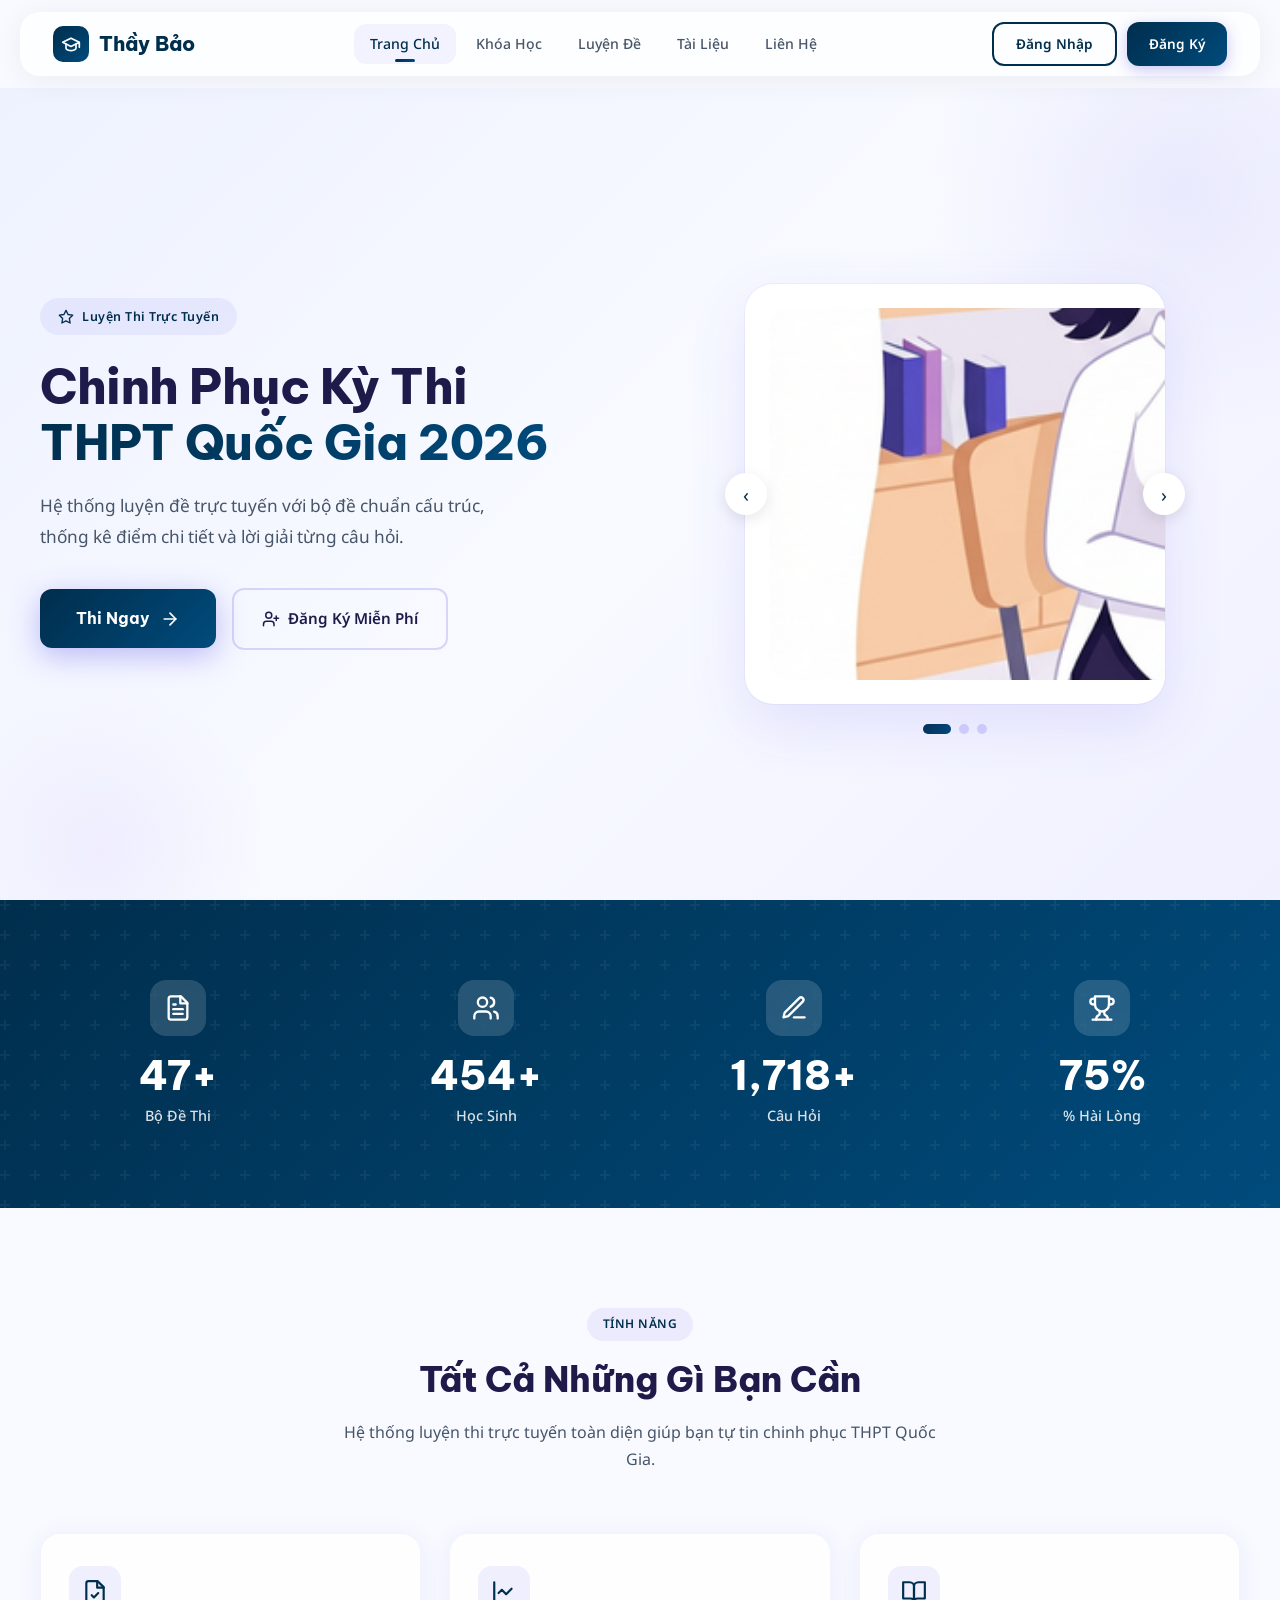
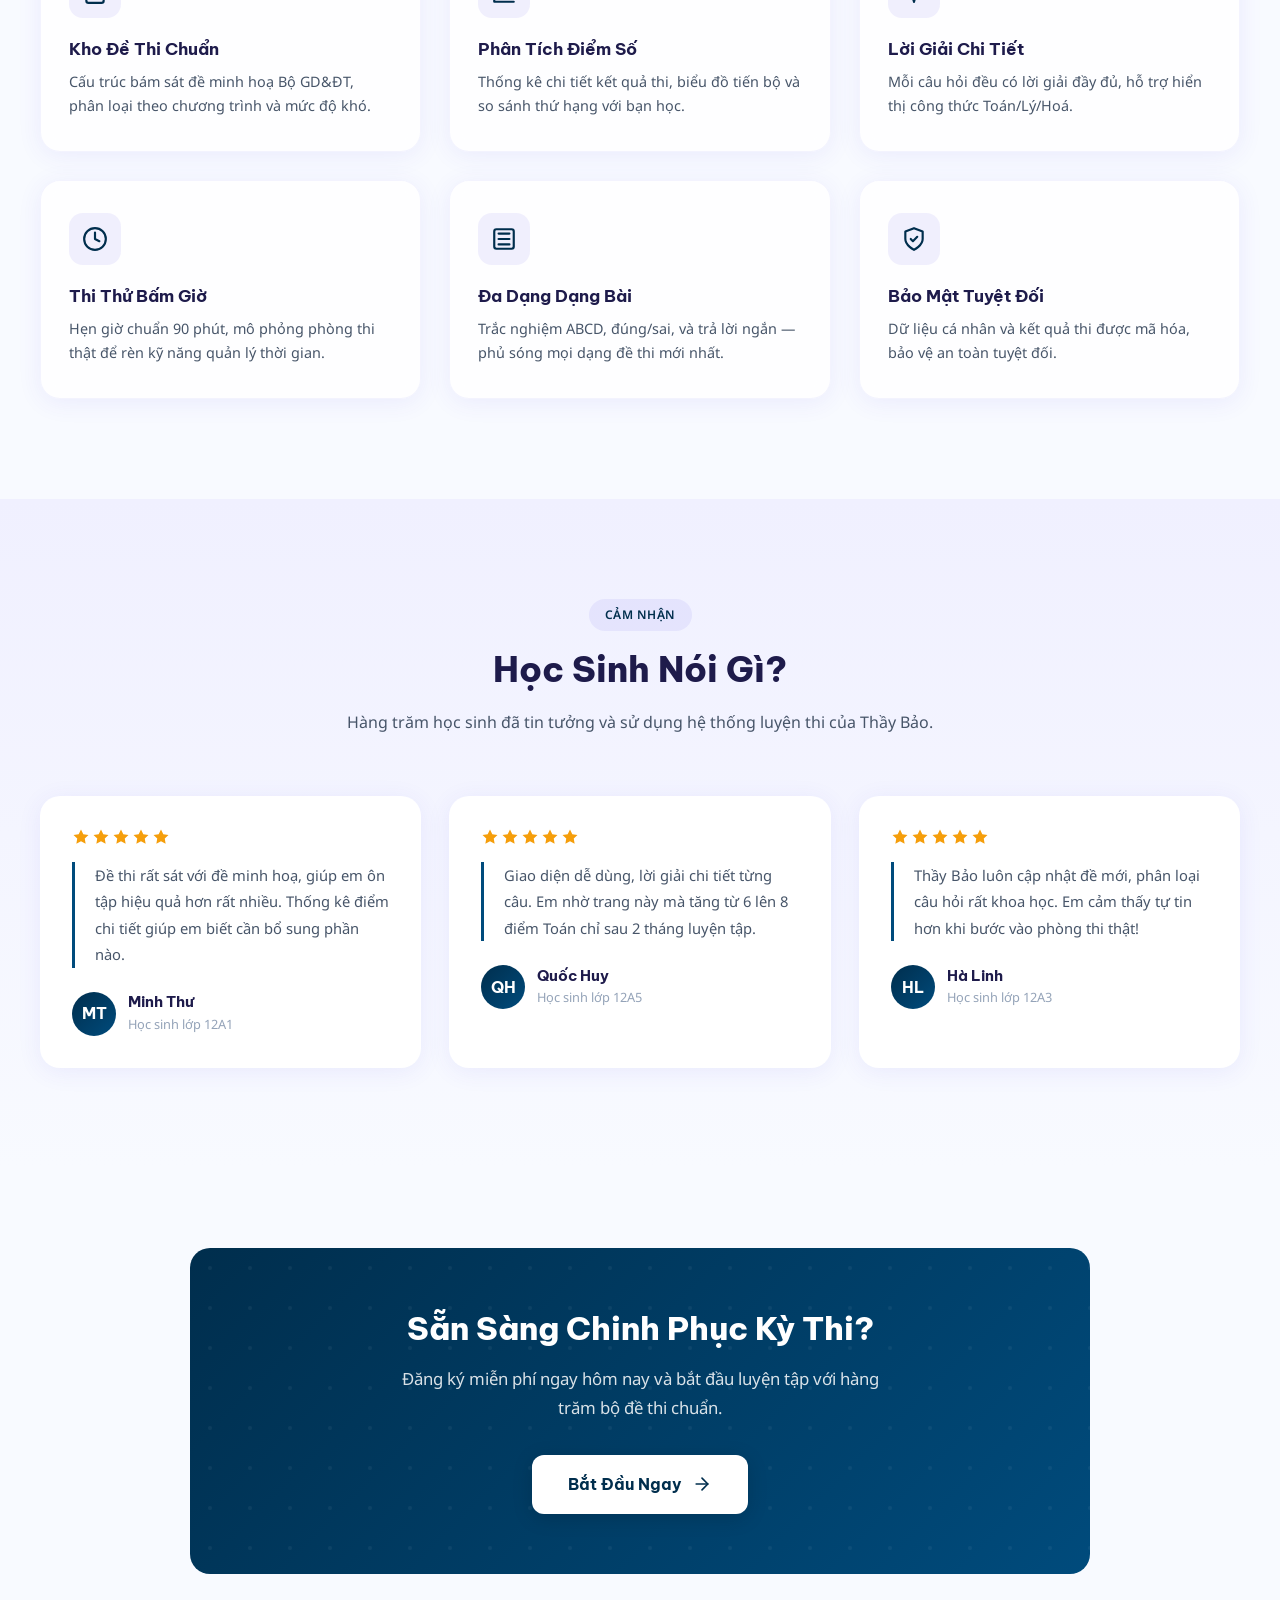
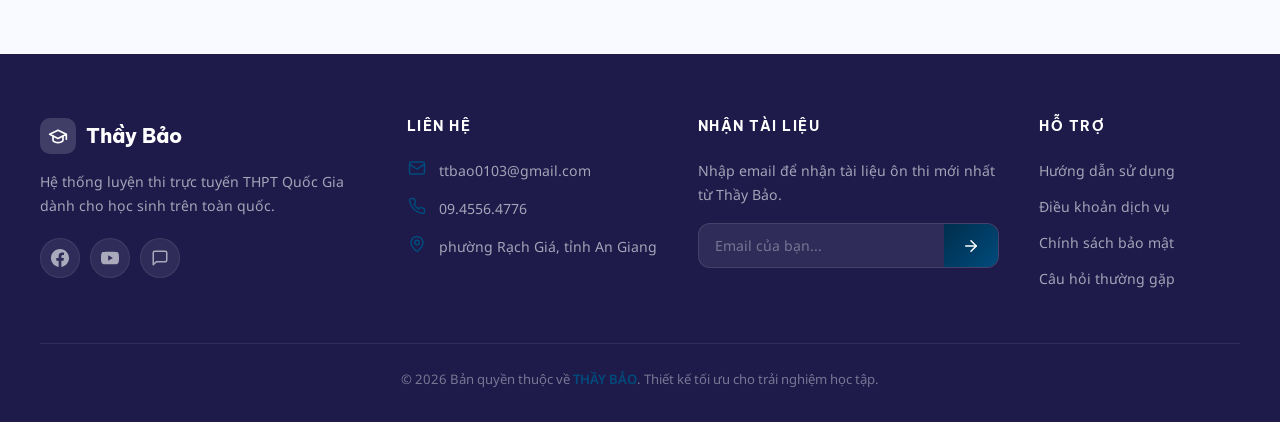
==== commit fe42e1ff: "feat: Add favicon to all main HTML pages." ====
--- a/index.html
+++ b/index.html
@@ -5,6 +5,7 @@
   <meta name="viewport" content="width=device-width, initial-scale=1.0">
   <meta name="description" content="Luyện thi trực tuyến THPT Quốc Gia 2026 - Bộ đề toàn diện, phân tích điểm chi tiết, lời giải chi tiết.">
   <title>Thầy Bảo - Luyện Thi THPT Quốc Gia 2026</title>
+  <link rel="icon" type="image/png" href="images/favicon.png">
   <link rel="stylesheet" href="css/style.css">
 </head>
 <body>
--- a/css/style.css
+++ b/css/style.css
@@ -1,7 +1,7 @@
 /* ===========================
    DESIGN TOKENS & RESET
    =========================== */
-@import url('https://fonts.googleapis.com/css2?family=Inter:wght@300;400;500;600;700&family=Poppins:wght@400;500;600;700;800;900&display=swap');
+@import url('https://fonts.googleapis.com/css2?family=Be+Vietnam+Pro:wght@300;400;500;600;700;800;900&family=Noto+Sans:wght@300;400;500;600;700&display=swap');
 
 *, *::before, *::after {
   margin: 0;
@@ -10,11 +10,11 @@
 }
 
 :root {
-  --primary: #4F46E5;
-  --primary-light: #818CF8;
-  --primary-dark: #3730A3;
-  --primary-gradient: linear-gradient(135deg, #4F46E5, #7C3AED);
-  --primary-gradient-hover: linear-gradient(135deg, #4338CA, #6D28D9);
+  --primary: #002E4D;
+  --primary-light: #004B7C;
+  --primary-dark: #00192B;
+  --primary-gradient: linear-gradient(135deg, #002E4D, #004B7C);
+  --primary-gradient-hover: linear-gradient(135deg, #00192B, #00385C);
   --cta: #22C55E;
   --cta-dark: #16A34A;
   --bg-main: #F8FAFF;
@@ -42,7 +42,7 @@
 }
 
 body {
-  font-family: 'Inter', -apple-system, BlinkMacSystemFont, sans-serif;
+  font-family: 'Noto Sans', -apple-system, BlinkMacSystemFont, sans-serif;
   color: var(--text-body);
   background: var(--bg-main);
   line-height: 1.7;
@@ -51,7 +51,7 @@
 }
 
 h1, h2, h3, h4, h5, h6 {
-  font-family: 'Poppins', sans-serif;
+  font-family: 'Be Vietnam Pro', sans-serif;
   color: var(--text-dark);
   line-height: 1.3;
 }
@@ -115,7 +115,7 @@
   display: flex;
   align-items: center;
   gap: 10px;
-  font-family: 'Poppins', sans-serif;
+  font-family: 'Be Vietnam Pro', sans-serif;
   font-weight: 800;
   font-size: 1.25rem;
   color: var(--primary);
@@ -347,7 +347,7 @@
   border-radius: var(--radius);
   box-shadow: 0 8px 30px rgba(79, 70, 229, 0.35);
   transition: var(--transition);
-  font-family: 'Poppins', sans-serif;
+  font-family: 'Be Vietnam Pro', sans-serif;
 }
 
 .btn-cta:hover {
@@ -550,7 +550,7 @@
 }
 
 .stat-number {
-  font-family: 'Poppins', sans-serif;
+  font-family: 'Be Vietnam Pro', sans-serif;
   font-size: 2.5rem;
   font-weight: 800;
   margin-bottom: 4px;
@@ -727,7 +727,7 @@
   color: #fff;
   font-weight: 700;
   font-size: 1rem;
-  font-family: 'Poppins', sans-serif;
+  font-family: 'Be Vietnam Pro', sans-serif;
   flex-shrink: 0;
 }
 
@@ -817,7 +817,7 @@
   font-size: 1rem;
   border-radius: var(--radius);
   transition: var(--transition);
-  font-family: 'Poppins', sans-serif;
+  font-family: 'Be Vietnam Pro', sans-serif;
   position: relative;
   z-index: 1;
   box-shadow: 0 4px 20px rgba(0, 0, 0, 0.15);
@@ -875,7 +875,7 @@
   letter-spacing: 1.5px;
   margin-bottom: 24px;
   color: #fff;
-  font-family: 'Poppins', sans-serif;
+  font-family: 'Be Vietnam Pro', sans-serif;
 }
 
 .footer-contact-item {
@@ -1485,7 +1485,7 @@
 
 .form-input {
   width: 100%;
-  padding: 12px 14px 12px 44px;
+  padding: 12px 44px 12px 44px;
   border: 2px solid rgba(0,0,0,0.08);
   border-radius: var(--radius);
   font-size: 0.9rem;
@@ -1558,7 +1558,7 @@
   transition: var(--transition);
   letter-spacing: 0.5px;
   box-shadow: 0 6px 20px rgba(79, 70, 229, 0.3);
-  font-family: 'Poppins', sans-serif;
+  font-family: 'Be Vietnam Pro', sans-serif;
 }
 
 .btn-submit:hover {
@@ -1935,3 +1935,816 @@
     transform: none;
   }
 }
+
+/* ===========================
+   EXAM CREATOR PAGE
+   =========================== */
+.exam-creator-page {
+  margin-top: 88px;
+  padding-bottom: 80px;
+}
+
+.ec-page-header {
+  background: var(--bg-hero);
+  padding: 60px 40px 40px;
+  position: relative;
+  overflow: hidden;
+}
+
+.ec-page-header::before {
+  content: '';
+  position: absolute;
+  top: -100px;
+  right: -100px;
+  width: 400px;
+  height: 400px;
+  border-radius: 50%;
+  background: radial-gradient(circle, rgba(79, 70, 229, 0.08), transparent 60%);
+  pointer-events: none;
+}
+
+.ec-page-header-content {
+  max-width: 1200px;
+  margin: 0 auto;
+  position: relative;
+  z-index: 1;
+}
+
+.ec-page-badge {
+  display: inline-flex;
+  align-items: center;
+  gap: 8px;
+  background: rgba(79, 70, 229, 0.08);
+  color: var(--primary);
+  font-weight: 600;
+  font-size: 0.75rem;
+  padding: 6px 16px;
+  border-radius: var(--radius-full);
+  margin-bottom: 16px;
+  letter-spacing: 0.5px;
+  text-transform: uppercase;
+}
+
+.ec-page-title {
+  font-size: 2.2rem;
+  font-weight: 800;
+  margin-bottom: 10px;
+  color: var(--text-dark);
+}
+
+.ec-page-subtitle {
+  font-size: 1rem;
+  color: var(--text-body);
+  max-width: 500px;
+}
+
+/* Container: 2-column layout */
+.ec-container {
+  max-width: 1200px;
+  margin: -20px auto 0;
+  padding: 0 40px;
+  display: grid;
+  grid-template-columns: 400px 1fr;
+  gap: 28px;
+  position: relative;
+  z-index: 2;
+}
+
+.ec-left-panel {
+  display: flex;
+  flex-direction: column;
+  gap: 20px;
+}
+
+/* Card base */
+.ec-card {
+  background: #fff;
+  border-radius: var(--radius-lg);
+  padding: 24px;
+  box-shadow: var(--card-shadow);
+  border: 1px solid rgba(79, 70, 229, 0.06);
+}
+
+.ec-card-header {
+  display: flex;
+  align-items: center;
+  gap: 10px;
+  margin-bottom: 20px;
+  color: var(--primary);
+}
+
+.ec-card-header h3 {
+  font-size: 1rem;
+  font-weight: 700;
+  color: var(--text-dark);
+}
+
+/* Upload Zone */
+.upload-zone {
+  border: 2px dashed rgba(79, 70, 229, 0.25);
+  border-radius: var(--radius);
+  padding: 40px 24px;
+  text-align: center;
+  cursor: pointer;
+  transition: var(--transition);
+  background: rgba(79, 70, 229, 0.02);
+}
+
+.upload-zone:hover,
+.upload-zone.drag-over {
+  border-color: var(--primary);
+  background: rgba(79, 70, 229, 0.06);
+  transform: scale(1.01);
+}
+
+.upload-zone.drag-over {
+  border-style: solid;
+  box-shadow: 0 0 0 4px rgba(79, 70, 229, 0.1);
+}
+
+.upload-zone-icon {
+  color: var(--primary-light);
+  margin-bottom: 16px;
+}
+
+.upload-zone-text {
+  font-weight: 600;
+  color: var(--text-dark);
+  margin-bottom: 6px;
+  font-size: 0.95rem;
+}
+
+.upload-zone-hint {
+  color: var(--text-muted);
+  font-size: 0.82rem;
+  margin-bottom: 16px;
+}
+
+.btn-browse {
+  display: inline-flex;
+  align-items: center;
+  gap: 6px;
+  padding: 10px 24px;
+  background: var(--primary-gradient);
+  color: #fff;
+  font-weight: 600;
+  font-size: 0.85rem;
+  border-radius: var(--radius);
+  transition: var(--transition);
+  box-shadow: 0 4px 15px rgba(79, 70, 229, 0.3);
+}
+
+.btn-browse:hover {
+  transform: translateY(-2px);
+  box-shadow: 0 6px 20px rgba(79, 70, 229, 0.4);
+}
+
+/* File Info */
+.upload-file-info {
+  display: flex;
+  align-items: center;
+  justify-content: space-between;
+  padding: 14px 16px;
+  background: rgba(79, 70, 229, 0.04);
+  border-radius: var(--radius);
+  border: 1px solid rgba(79, 70, 229, 0.1);
+  margin-top: 12px;
+}
+
+.file-info-left {
+  display: flex;
+  align-items: center;
+  gap: 12px;
+}
+
+.file-info-icon {
+  width: 40px;
+  height: 40px;
+  background: var(--primary-gradient);
+  border-radius: 10px;
+  display: flex;
+  align-items: center;
+  justify-content: center;
+  color: #fff;
+  flex-shrink: 0;
+}
+
+.file-info-name {
+  font-weight: 600;
+  font-size: 0.88rem;
+  color: var(--text-dark);
+}
+
+.file-info-size {
+  font-size: 0.78rem;
+  color: var(--text-muted);
+}
+
+.btn-remove-file {
+  width: 32px;
+  height: 32px;
+  border-radius: 8px;
+  background: rgba(220, 38, 38, 0.08);
+  color: #DC2626;
+  display: flex;
+  align-items: center;
+  justify-content: center;
+  transition: var(--transition);
+}
+
+.btn-remove-file:hover {
+  background: #DC2626;
+  color: #fff;
+}
+
+/* Exam Metadata Form */
+.exam-meta-form {
+  display: flex;
+  flex-direction: column;
+  gap: 16px;
+}
+
+.exam-meta-form .form-group {
+  display: flex;
+  flex-direction: column;
+  gap: 6px;
+  margin-bottom: 0;
+}
+
+.exam-meta-form .form-group label {
+  font-size: 0.82rem;
+  font-weight: 600;
+  color: var(--text-dark);
+  margin-bottom: 0;
+}
+
+.exam-meta-form .form-group .required {
+  color: #DC2626;
+}
+
+.exam-meta-form .form-group input,
+.exam-meta-form .form-group select {
+  padding: 10px 14px;
+  border: 1.5px solid rgba(79, 70, 229, 0.15);
+  border-radius: var(--radius);
+  font-size: 0.88rem;
+  color: var(--text-dark);
+  background: #fff;
+  transition: var(--transition);
+}
+
+.exam-meta-form .form-group input:focus,
+.exam-meta-form .form-group select:focus {
+  border-color: var(--primary);
+  box-shadow: 0 0 0 3px rgba(79, 70, 229, 0.1);
+}
+
+.form-row {
+  display: grid;
+  grid-template-columns: 1fr 1fr;
+  gap: 12px;
+}
+
+.btn-save-exam {
+  display: flex;
+  align-items: center;
+  justify-content: center;
+  gap: 8px;
+  padding: 14px;
+  background: var(--primary-gradient);
+  color: #fff;
+  font-weight: 700;
+  font-size: 0.92rem;
+  border-radius: var(--radius);
+  transition: var(--transition);
+  box-shadow: 0 4px 15px rgba(79, 70, 229, 0.3);
+  margin-top: 4px;
+}
+
+.btn-save-exam:hover:not(:disabled) {
+  transform: translateY(-2px);
+  box-shadow: 0 8px 25px rgba(79, 70, 229, 0.4);
+}
+
+.btn-save-exam:disabled {
+  opacity: 0.5;
+  cursor: not-allowed;
+}
+
+/* Summary Card */
+.ec-summary-card .summary-stats {
+  display: flex;
+  align-items: center;
+  gap: 16px;
+  flex-wrap: wrap;
+}
+
+.summary-total {
+  display: flex;
+  flex-direction: column;
+  align-items: center;
+  padding-right: 16px;
+  border-right: 2px solid rgba(79, 70, 229, 0.1);
+}
+
+.summary-total-number {
+  font-family: 'Be Vietnam Pro', sans-serif;
+  font-size: 2rem;
+  font-weight: 800;
+  background: var(--primary-gradient);
+  -webkit-background-clip: text;
+  -webkit-text-fill-color: transparent;
+  background-clip: text;
+  line-height: 1.2;
+}
+
+.summary-total-label {
+  font-size: 0.75rem;
+  color: var(--text-muted);
+  font-weight: 500;
+}
+
+.summary-types {
+  display: flex;
+  gap: 12px;
+  flex-wrap: wrap;
+}
+
+.summary-type-item {
+  display: flex;
+  align-items: center;
+  gap: 6px;
+  padding: 6px 12px;
+  background: rgba(79, 70, 229, 0.04);
+  border-radius: var(--radius);
+}
+
+.summary-type-icon {
+  font-size: 0.9rem;
+}
+
+.summary-type-count {
+  font-weight: 700;
+  font-size: 0.9rem;
+}
+
+.summary-type-label {
+  font-size: 0.78rem;
+  color: var(--text-body);
+}
+
+/* Preview panel */
+.ec-right-panel {
+  min-height: 400px;
+}
+
+.ec-preview-empty {
+  display: flex;
+  flex-direction: column;
+  align-items: center;
+  justify-content: center;
+  text-align: center;
+  min-height: 400px;
+  background: #fff;
+  border-radius: var(--radius-lg);
+  box-shadow: var(--card-shadow);
+  border: 1px solid rgba(79, 70, 229, 0.06);
+  padding: 40px;
+}
+
+.preview-empty-icon {
+  color: var(--text-muted);
+  margin-bottom: 16px;
+  opacity: 0.4;
+}
+
+.ec-preview-empty h3 {
+  font-size: 1.1rem;
+  font-weight: 700;
+  margin-bottom: 8px;
+  color: var(--text-dark);
+}
+
+.ec-preview-empty p {
+  font-size: 0.88rem;
+  color: var(--text-muted);
+}
+
+/* Question Preview Cards */
+.ec-preview-list {
+  display: flex;
+  flex-direction: column;
+  gap: 16px;
+}
+
+.q-preview-card {
+  background: #fff;
+  border-radius: var(--radius-lg);
+  padding: 24px;
+  box-shadow: var(--card-shadow);
+  border: 1px solid rgba(79, 70, 229, 0.06);
+  transition: var(--transition);
+}
+
+.q-preview-card:hover {
+  box-shadow: var(--card-shadow-hover);
+}
+
+.q-header {
+  display: flex;
+  align-items: center;
+  justify-content: space-between;
+  margin-bottom: 14px;
+}
+
+.q-number {
+  font-family: 'Be Vietnam Pro', sans-serif;
+  font-weight: 700;
+  font-size: 0.88rem;
+  color: var(--text-dark);
+}
+
+.q-type-badge {
+  padding: 4px 12px;
+  border-radius: var(--radius-full);
+  font-size: 0.72rem;
+  font-weight: 600;
+  letter-spacing: 0.3px;
+}
+
+.badge-mc {
+  background: rgba(79, 70, 229, 0.1);
+  color: #4F46E5;
+}
+
+.badge-tf {
+  background: rgba(5, 150, 105, 0.1);
+  color: #059669;
+}
+
+.badge-sa {
+  background: rgba(217, 119, 6, 0.1);
+  color: #D97706;
+}
+
+.badge-es {
+  background: rgba(220, 38, 38, 0.1);
+  color: #DC2626;
+}
+
+.q-content {
+  font-size: 0.92rem;
+  color: var(--text-body);
+  line-height: 1.8;
+  margin-bottom: 16px;
+  padding-bottom: 16px;
+  border-bottom: 1px solid rgba(79, 70, 229, 0.06);
+}
+
+/* Options */
+.q-options {
+  display: flex;
+  flex-direction: column;
+  gap: 8px;
+  margin-bottom: 12px;
+}
+
+.q-option {
+  display: flex;
+  align-items: center;
+  gap: 10px;
+  padding: 10px 14px;
+  border-radius: var(--radius);
+  background: rgba(79, 70, 229, 0.03);
+  border: 1px solid rgba(79, 70, 229, 0.06);
+  transition: var(--transition);
+}
+
+.q-option-correct {
+  background: rgba(5, 150, 105, 0.06);
+  border-color: rgba(5, 150, 105, 0.2);
+}
+
+.q-option-letter {
+  width: 28px;
+  height: 28px;
+  border-radius: 8px;
+  background: rgba(79, 70, 229, 0.08);
+  display: flex;
+  align-items: center;
+  justify-content: center;
+  font-weight: 700;
+  font-size: 0.8rem;
+  color: var(--primary);
+  flex-shrink: 0;
+}
+
+.q-option-correct .q-option-letter {
+  background: rgba(5, 150, 105, 0.15);
+  color: #059669;
+}
+
+.q-option-content {
+  font-size: 0.88rem;
+  color: var(--text-body);
+  flex: 1;
+}
+
+.q-correct-badge {
+  font-size: 0.72rem;
+  font-weight: 600;
+  color: #059669;
+  background: rgba(5, 150, 105, 0.1);
+  padding: 3px 10px;
+  border-radius: var(--radius-full);
+  flex-shrink: 0;
+}
+
+/* Short Answer */
+.q-short-answer {
+  display: flex;
+  align-items: center;
+  gap: 10px;
+  padding: 12px 16px;
+  background: rgba(217, 119, 6, 0.06);
+  border: 1px solid rgba(217, 119, 6, 0.15);
+  border-radius: var(--radius);
+  margin-bottom: 12px;
+}
+
+.q-short-answer-label {
+  font-size: 0.82rem;
+  font-weight: 600;
+  color: #D97706;
+}
+
+.q-short-answer-value {
+  font-size: 0.92rem;
+  font-weight: 700;
+  color: var(--text-dark);
+}
+
+/* Solution Toggle */
+.q-solution {
+  margin-top: 8px;
+}
+
+.q-solution-toggle {
+  display: flex;
+  align-items: center;
+  gap: 6px;
+  padding: 8px 14px;
+  background: rgba(79, 70, 229, 0.04);
+  border-radius: var(--radius);
+  font-size: 0.82rem;
+  font-weight: 600;
+  color: var(--primary);
+  transition: var(--transition);
+  width: 100%;
+}
+
+.q-solution-toggle:hover {
+  background: rgba(79, 70, 229, 0.08);
+}
+
+.q-solution-chevron {
+  margin-left: auto;
+  transition: transform 0.25s ease;
+}
+
+.q-solution.open .q-solution-chevron {
+  transform: rotate(180deg);
+}
+
+.q-solution-content {
+  display: none;
+  padding: 14px 16px;
+  margin-top: 8px;
+  background: rgba(79, 70, 229, 0.03);
+  border-radius: var(--radius);
+  font-size: 0.88rem;
+  color: var(--text-body);
+  line-height: 1.8;
+  border-left: 3px solid var(--primary-light);
+}
+
+.q-solution.open .q-solution-content {
+  display: block;
+}
+
+/* My Exams Section */
+.ec-my-exams {
+  max-width: 1200px;
+  margin: 40px auto 0;
+  padding: 0 40px;
+}
+
+.exam-list-table {
+  width: 100%;
+  border-collapse: collapse;
+  font-size: 0.85rem;
+}
+
+.exam-list-table thead {
+  background: rgba(79, 70, 229, 0.04);
+}
+
+.exam-list-table th {
+  padding: 12px 14px;
+  text-align: left;
+  font-weight: 600;
+  color: var(--text-dark);
+  font-size: 0.78rem;
+  text-transform: uppercase;
+  letter-spacing: 0.5px;
+  border-bottom: 2px solid rgba(79, 70, 229, 0.1);
+}
+
+.exam-list-table td {
+  padding: 14px;
+  border-bottom: 1px solid rgba(79, 70, 229, 0.06);
+  color: var(--text-body);
+}
+
+.exam-list-table tr:hover td {
+  background: rgba(79, 70, 229, 0.02);
+}
+
+.exam-title-cell {
+  font-weight: 600;
+  color: var(--text-dark) !important;
+  max-width: 280px;
+  overflow: hidden;
+  text-overflow: ellipsis;
+  white-space: nowrap;
+}
+
+.exam-status-badge {
+  padding: 4px 10px;
+  border-radius: var(--radius-full);
+  font-size: 0.72rem;
+  font-weight: 600;
+}
+
+.status-draft {
+  background: rgba(217, 119, 6, 0.1);
+  color: #D97706;
+}
+
+.status-published {
+  background: rgba(5, 150, 105, 0.1);
+  color: #059669;
+}
+
+.status-archived {
+  background: rgba(107, 114, 128, 0.1);
+  color: #6B7280;
+}
+
+.btn-delete-exam {
+  width: 32px;
+  height: 32px;
+  border-radius: 8px;
+  background: rgba(220, 38, 38, 0.06);
+  color: #DC2626;
+  display: flex;
+  align-items: center;
+  justify-content: center;
+  transition: var(--transition);
+}
+
+.btn-delete-exam:hover {
+  background: #DC2626;
+  color: #fff;
+}
+
+.exam-list-empty {
+  text-align: center;
+  padding: 40px;
+  color: var(--text-muted);
+  font-size: 0.88rem;
+}
+
+.exam-list-loading {
+  display: flex;
+  align-items: center;
+  justify-content: center;
+  gap: 10px;
+  padding: 40px;
+  color: var(--text-muted);
+}
+
+/* Spinner */
+.spinner {
+  width: 20px;
+  height: 20px;
+  border: 2.5px solid rgba(79, 70, 229, 0.15);
+  border-top-color: var(--primary);
+  border-radius: 50%;
+  animation: spin 0.8s linear infinite;
+}
+
+.spinner-large {
+  width: 40px;
+  height: 40px;
+  border: 3px solid rgba(255, 255, 255, 0.3);
+  border-top-color: #fff;
+  border-radius: 50%;
+  animation: spin 0.8s linear infinite;
+}
+
+@keyframes spin {
+  to { transform: rotate(360deg); }
+}
+
+/* Loading Overlay */
+.ec-loading-overlay {
+  position: fixed;
+  top: 0;
+  left: 0;
+  right: 0;
+  bottom: 0;
+  background: rgba(30, 27, 75, 0.6);
+  backdrop-filter: blur(4px);
+  z-index: 9999;
+  display: flex;
+  align-items: center;
+  justify-content: center;
+}
+
+.ec-loading-content {
+  text-align: center;
+  color: #fff;
+}
+
+.ec-loading-content p {
+  margin-top: 16px;
+  font-weight: 500;
+  font-size: 0.95rem;
+}
+
+/* ===========================
+   EXAM CREATOR - RESPONSIVE
+   =========================== */
+@media (max-width: 900px) {
+  .ec-container {
+    grid-template-columns: 1fr;
+    padding: 0 20px;
+  }
+
+  .ec-page-header {
+    padding: 40px 20px 30px;
+  }
+
+  .ec-page-title {
+    font-size: 1.6rem;
+  }
+
+  .ec-my-exams {
+    padding: 0 20px;
+  }
+
+  .exam-list-table {
+    font-size: 0.78rem;
+  }
+
+  .exam-list-table th,
+  .exam-list-table td {
+    padding: 10px 8px;
+  }
+
+  .exam-title-cell {
+    max-width: 140px;
+  }
+}
+
+@media (max-width: 600px) {
+  .form-row {
+    grid-template-columns: 1fr;
+  }
+
+  .summary-stats {
+    flex-direction: column;
+    align-items: flex-start;
+  }
+
+  .summary-total {
+    flex-direction: row;
+    gap: 8px;
+    padding-right: 0;
+    border-right: none;
+    padding-bottom: 12px;
+    border-bottom: 2px solid rgba(79, 70, 229, 0.1);
+    width: 100%;
+  }
+
+  /* Hide some columns on mobile */
+  .exam-list-table th:nth-child(3),
+  .exam-list-table td:nth-child(3),
+  .exam-list-table th:nth-child(4),
+  .exam-list-table td:nth-child(4),
+  .exam-list-table th:nth-child(7),
+  .exam-list-table td:nth-child(7) {
+    display: none;
+  }
+}
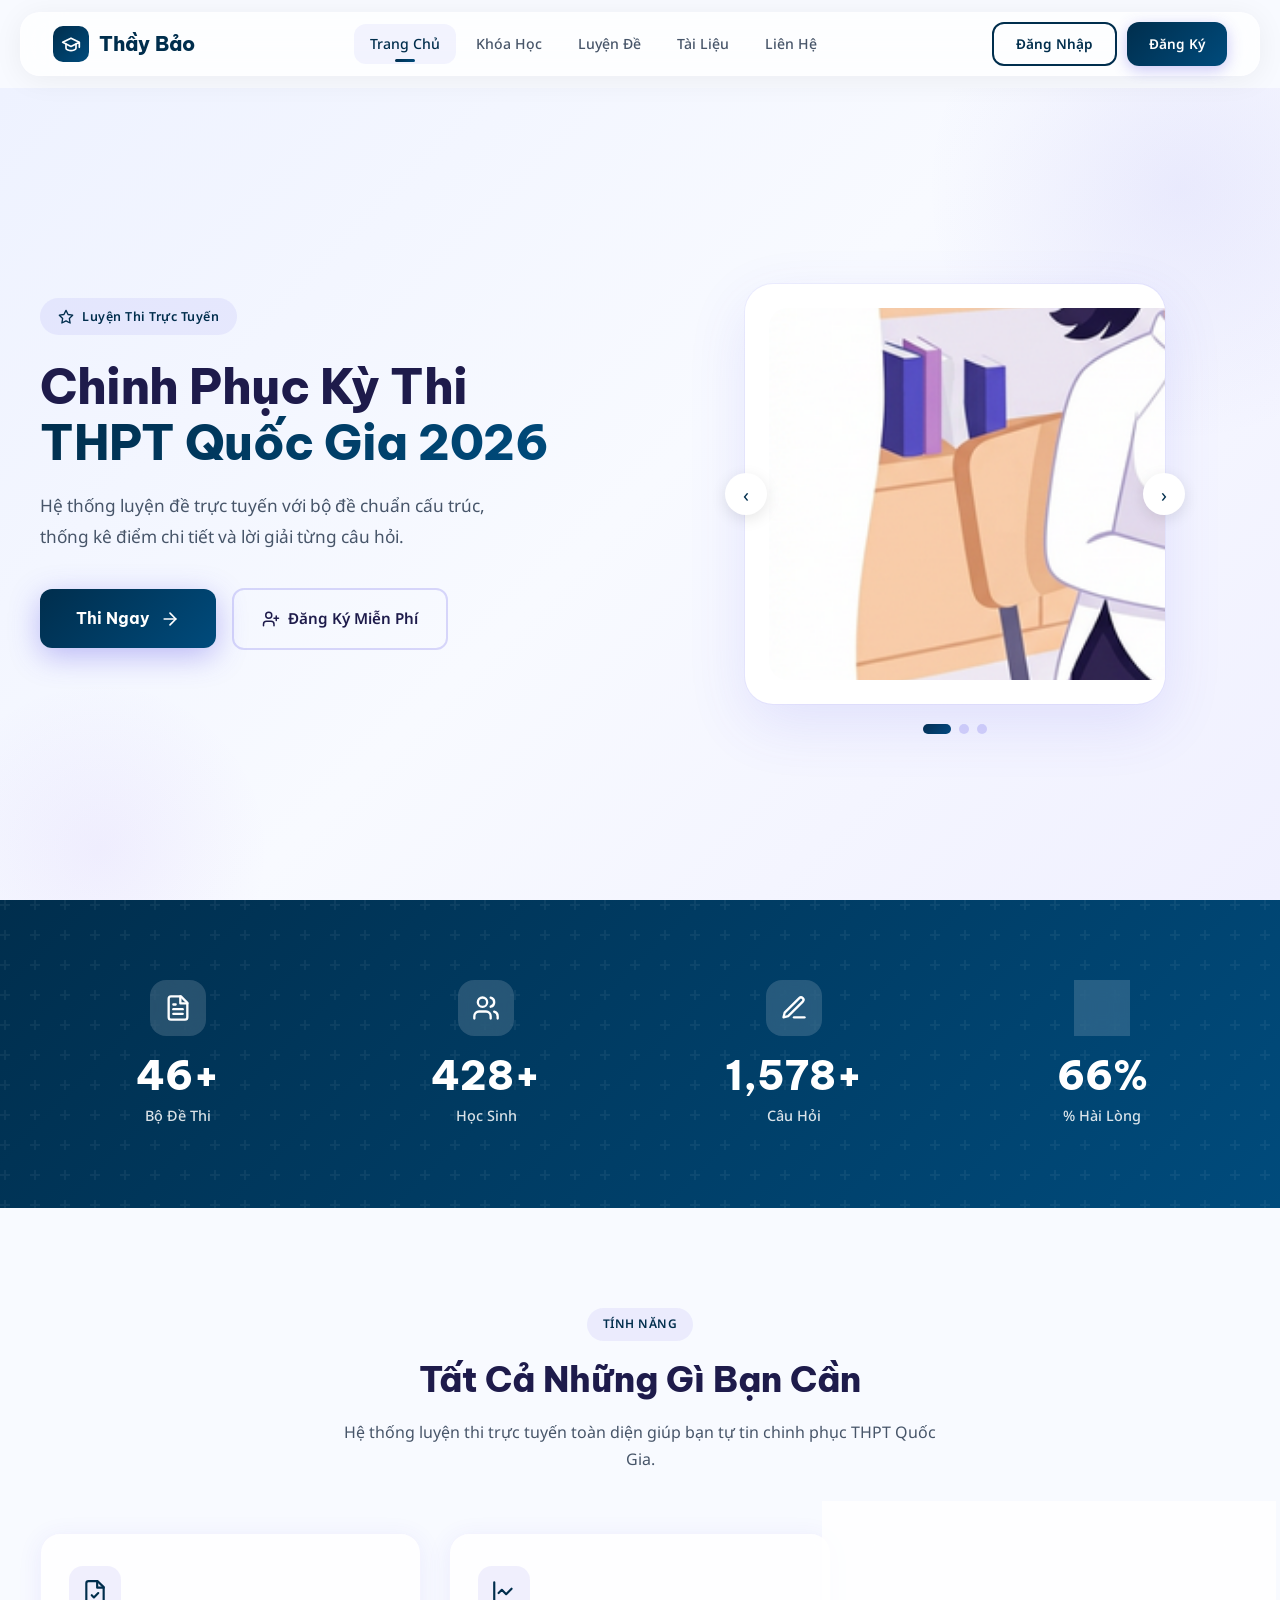
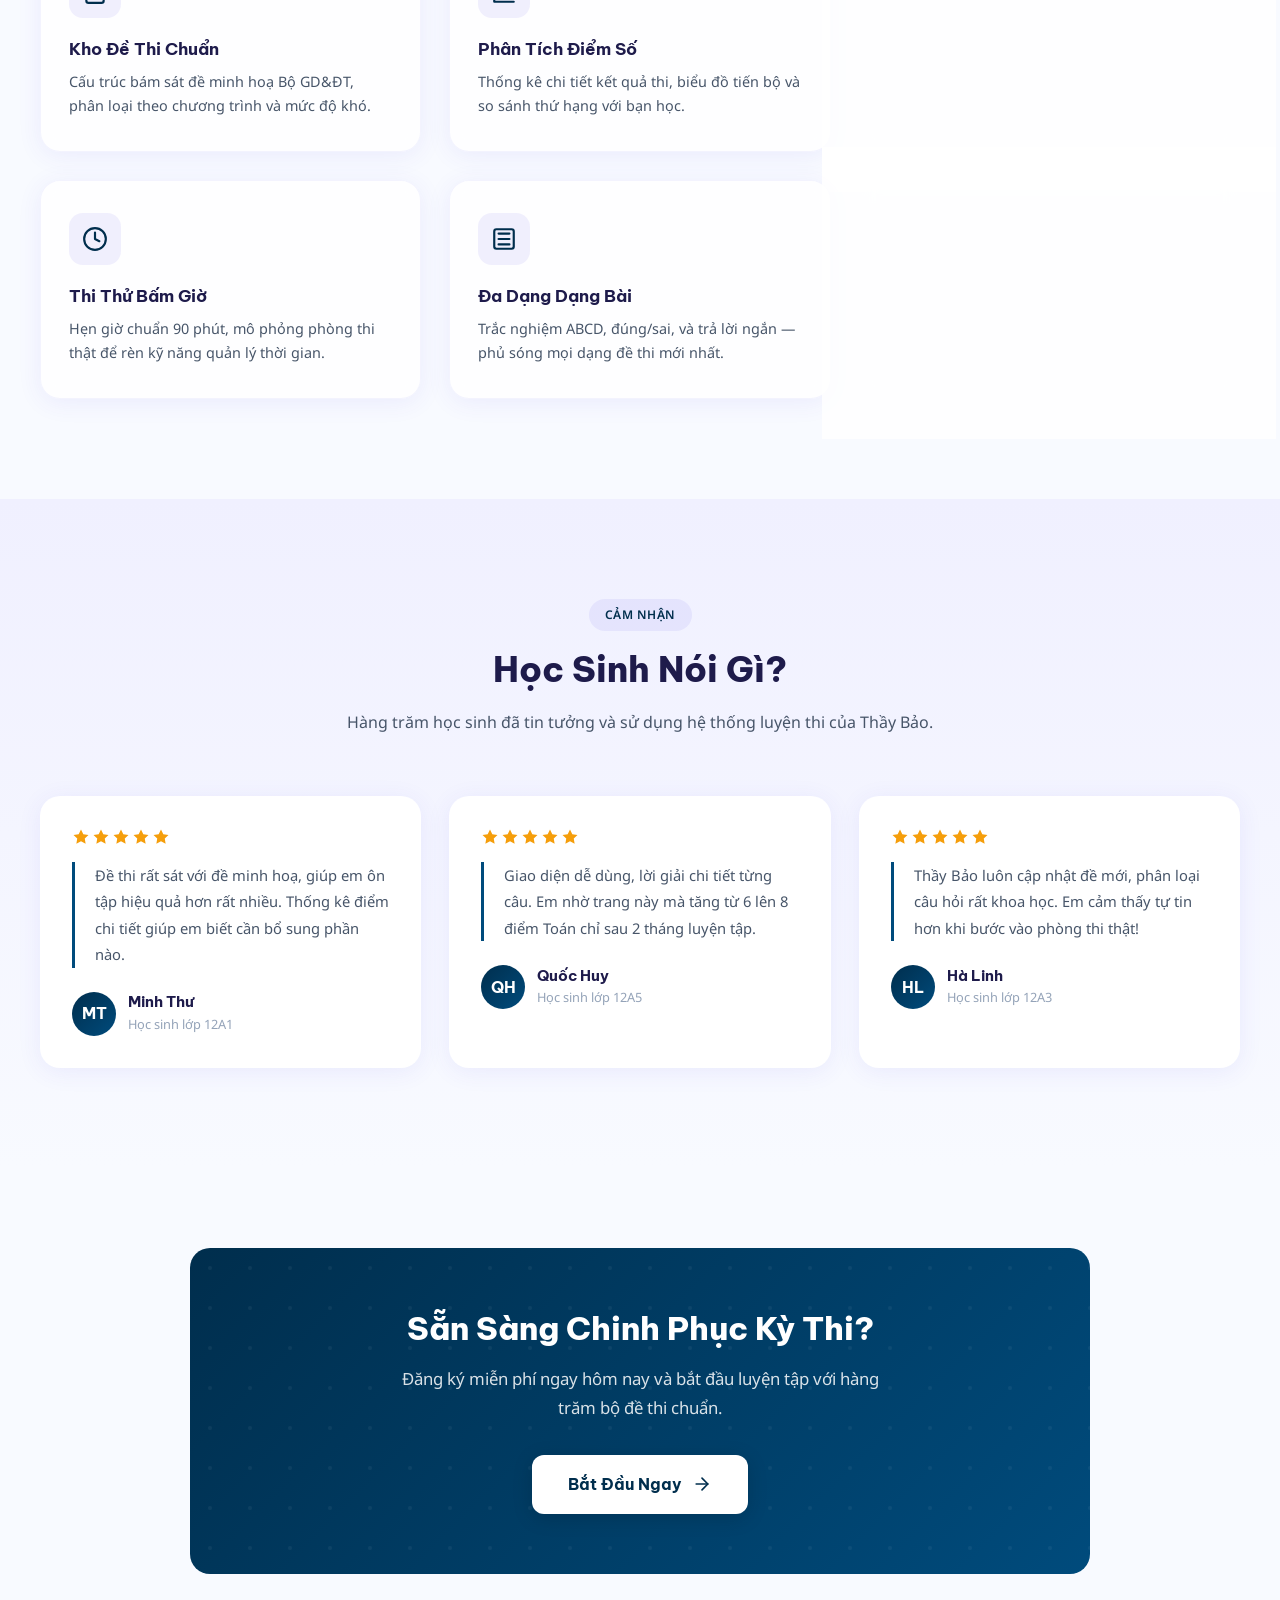
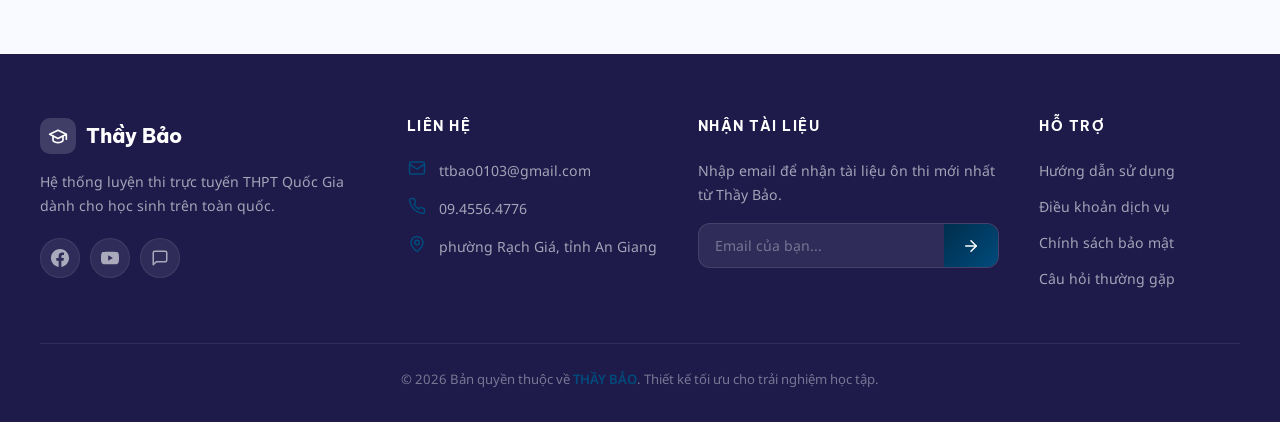
==== commit 103ffa0f: "feat: Add `favicon.ico` and update favicon references with cache busting in all main HTML pages." ====
--- a/index.html
+++ b/index.html
@@ -5,7 +5,8 @@
   <meta name="viewport" content="width=device-width, initial-scale=1.0">
   <meta name="description" content="Luyện thi trực tuyến THPT Quốc Gia 2026 - Bộ đề toàn diện, phân tích điểm chi tiết, lời giải chi tiết.">
   <title>Thầy Bảo - Luyện Thi THPT Quốc Gia 2026</title>
-  <link rel="icon" type="image/png" href="images/favicon.png">
+  <link rel="icon" type="image/png" href="images/favicon.png?v=2">
+  <link rel="shortcut icon" href="favicon.ico" type="image/x-icon">
   <link rel="stylesheet" href="css/style.css">
 </head>
 <body>
